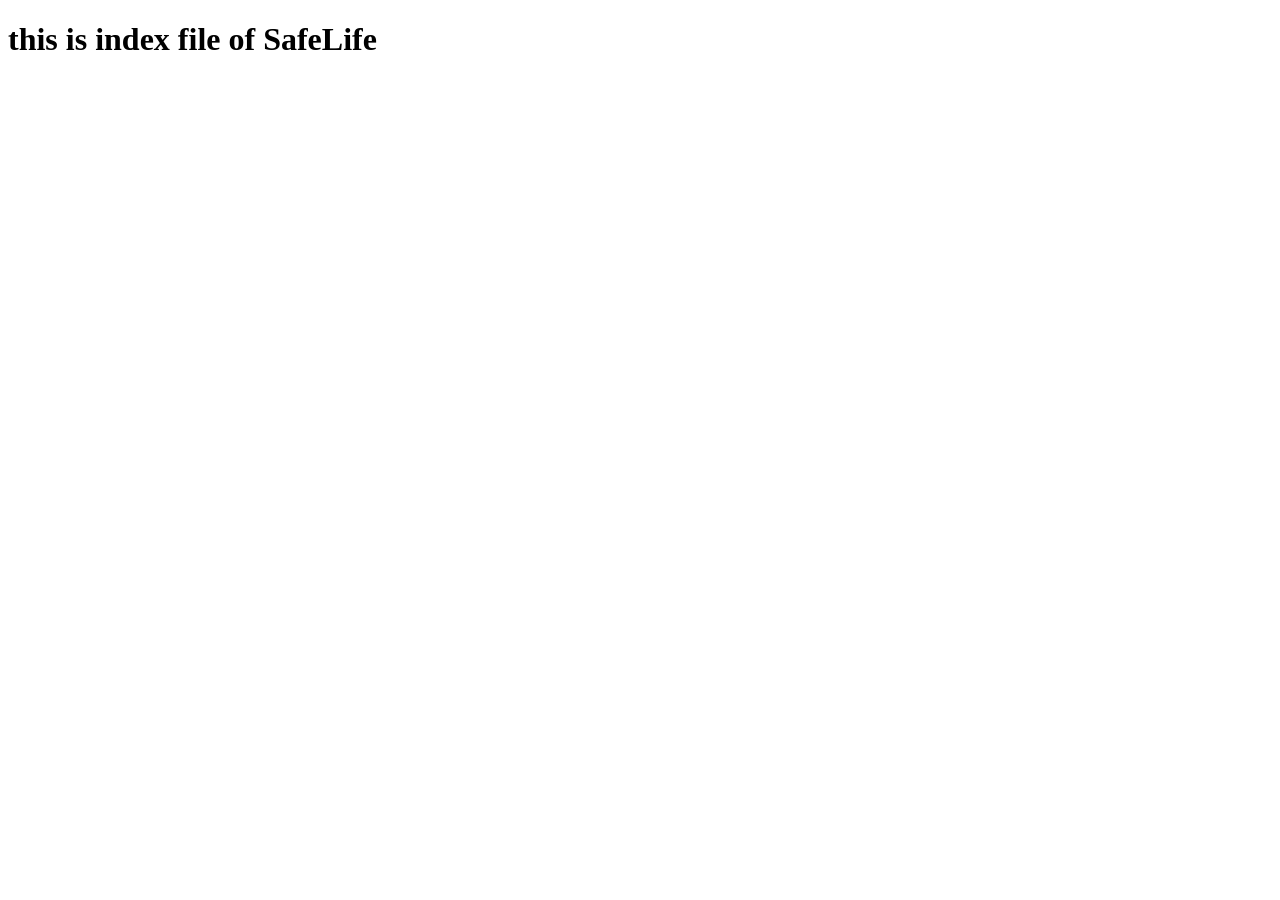
==== index.html @ 840d8943 "add: index file" ====
<!DOCTYPE html>
<html lang="en">

<head>
  <meta charset="UTF-8">
  <meta name="viewport" content="width=device-width, initial-scale=1.0">
  <title>SafeLife</title>
</head>

<body>
  <h1>this is index file of SafeLife</h1>
</body>

</html>
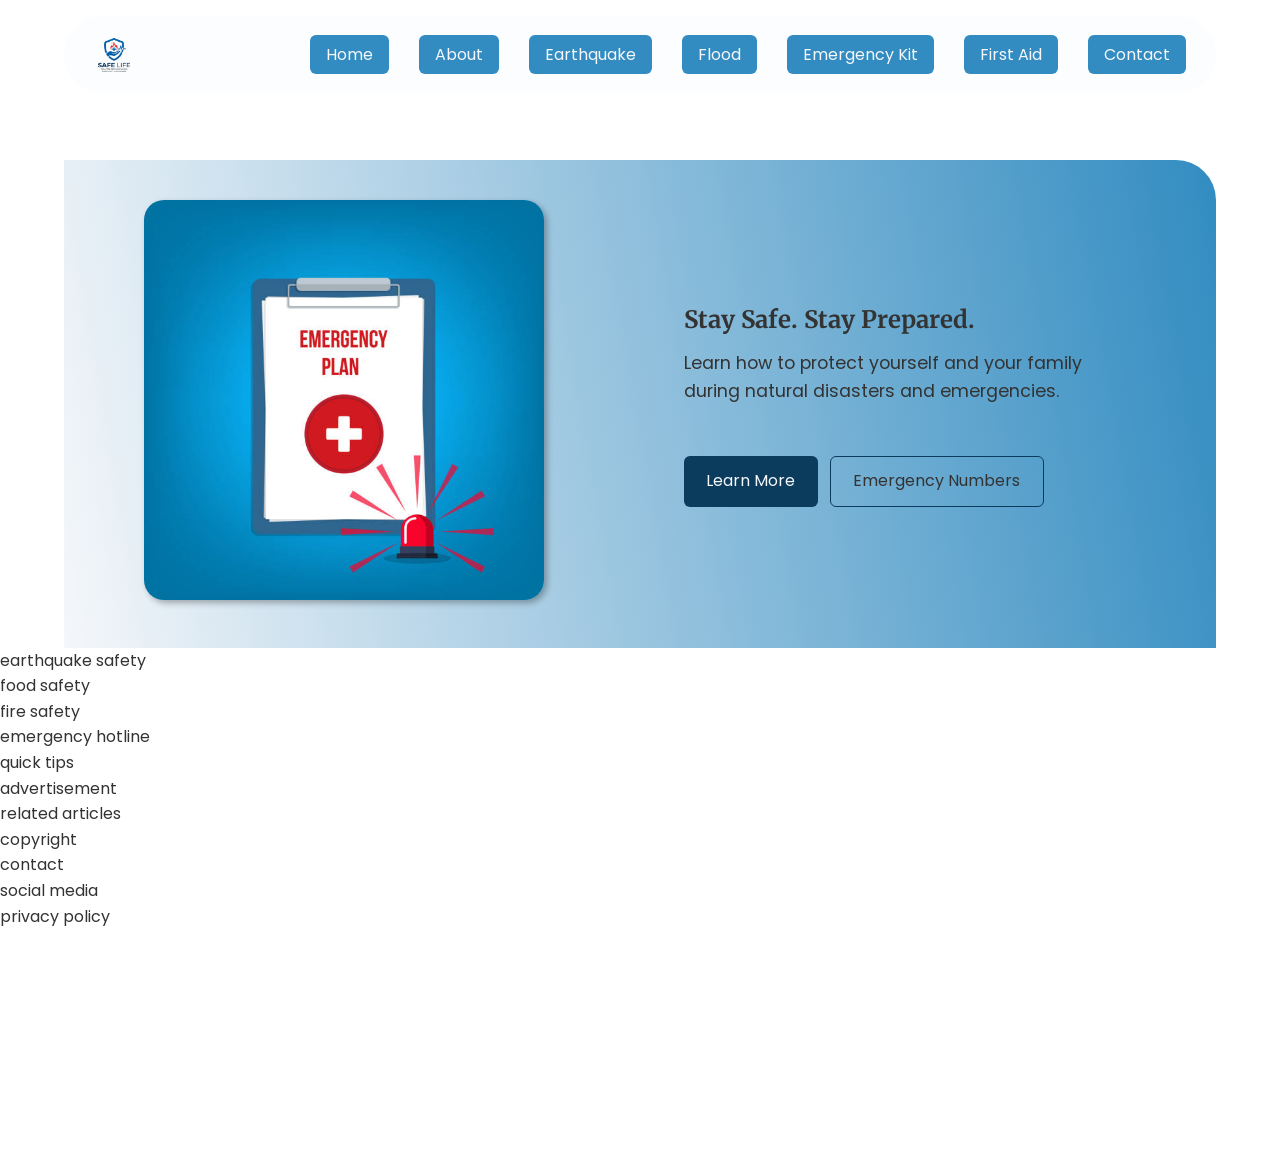
==== commit da2b04b9: "feat: header & hero one" ====
--- a/index.html
+++ b/index.html
@@ -3,12 +3,82 @@
 
 <head>
   <meta charset="UTF-8">
-  <meta name="viewport" content="width=device-width, initial-scale=1.0">
-  <title>SafeLife</title>
+  <meta name="viewport" content="width=device-width, initial-scale=0">
+  <title>SafeLife Japan</title>
+
+  <link rel="stylesheet" href="./styles/style.css">
+  <link rel="stylesheet" href="./styles/responsive.css">
+  <link rel="preconnect" href="https://fonts.googleapis.com">
+  <link rel="preconnect" href="https://fonts.gstatic.com" crossorigin>
+  <link
+    href="https://fonts.googleapis.com/css2?family=Merriweather:ital,opsz,wght@0,18..144,300..900;1,18..144,300..900&family=Poppins:ital,wght@0,100;0,200;0,300;0,400;0,500;0,600;0,700;0,800;0,900;1,100;1,200;1,300;1,400;1,500;1,600;1,700;1,800;1,900&display=swap"
+    rel="stylesheet">
 </head>
 
 <body>
-  <h1>this is index file of SafeLife</h1>
+  <header>
+    <div class="container">
+
+      <img src="images/logo.png" alt="logo" width="100px">
+
+      <nav class="nav-title">
+        <ul>
+          <li><a href="./index.html">Home</a></li>
+          <li><a href="./pages/about.html">About</a></li>
+          <li><a href="./pages/earthquake.html">Earthquake</a></li>
+          <li><a href="./pages/flood.html">Flood</a></li>
+          <li><a href="./pages/emergency-kit.html">Emergency Kit</a></li>
+          <li><a href="./pages/first-aid.html">First Aid</a></li>
+          <li><a href="./pages/contact.html">Contact</a></li>
+        </ul>
+
+      </nav>
+    </div>
+  </header>
+
+
+  <main>
+    <section class="hero">
+      <div class="hero-image">
+        <img src="./images/hero-01.jpg">
+      </div>
+
+      <div class="hero-content">
+        <h2>Stay Safe. Stay Prepared.</h2>
+
+        <p>
+          Learn how to protect yourself and your family
+          during natural disasters and emergencies.
+        </p>
+
+        <div class="hero-buttons">
+          <a href="/pages/about.html" class="btn">Learn More</a>
+          <a href="#emergency-number" class="btn-secondary">Emergency Numbers</a>
+        </div>
+      </div>
+
+    </section>
+
+    <article>
+      <p>earthquake safety</p>
+      <p>food safety</p>
+      <p>fire safety</p>
+    </article>
+  </main>
+
+  <aside>
+    <p>emergency hotline</p>
+    <p>quick tips</p>
+    <p>advertisement</p>
+    <p>related articles</p>
+  </aside>
+
+  <footer>
+    <p>copyright</p>
+    <p>contact</p>
+    <p>social media</p>
+    <p>privacy policy</p>
+  </footer>
 </body>
 
 </html>
--- a/styles/style.css
+++ b/styles/style.css
@@ -0,0 +1,144 @@
+:root {
+  --base-color: #F5F7FA;
+  --text-color: #333333;
+  --primary-color: #0B3C5D;
+  --secondary-color: #328CC1;
+  --accent: #D9B310;
+}
+
+* {
+  margin: 0;
+  padding: 0;
+  box-sizing: border-box;
+}
+
+html {
+  font-family: Poppins, 'Segoe UI', Tahoma, Geneva, Verdana, sans-serif;
+  color: var(--text-color);
+}
+
+body {
+  /* background-color: var(--secondary-color); */
+  line-height: 1.6;
+  height: 1000px;
+}
+
+header {
+  /* border: 1px solid red; */
+  padding: 1em 0;
+  position: fixed;
+  top: 0;
+  left: 0;
+  right: 0;
+}
+
+h1,
+h2,
+h3 {
+  font-family: Merriweather, Poppins, 'Segoe UI', Tahoma, Geneva, Verdana, sans-serif;
+}
+
+.container {
+  /* border: 2px solid red; */
+  width: 90%;
+  margin: 0 auto;
+  max-width: 1200px;
+}
+
+header .container {
+  background-color: rgb(245, 247, 250, 0.3);
+  /* background-color: rgba(99, 99, 199, 0.3); */
+  backdrop-filter: blur(10px);
+  padding: 0.7em 0;
+  border-radius: 3em;
+  display: flex;
+  align-items: center;
+  justify-content: space-between;
+}
+
+header ul {
+  list-style-type: none;
+  display: flex;
+}
+
+header ul a {
+  text-decoration: none;
+  padding: 8px 16px;
+  margin-right: 30px;
+  background-color: var(--secondary-color);
+  color: var(--base-color);
+  border-radius: 6px;
+  transition: background-color 0.3s ease-in;
+}
+
+header ul a:hover {
+  background-color: var(--primary-color);
+}
+
+main .hero {
+  /* border: 2px solid yellow; */
+  width: 90%;
+  max-width: 1200px;
+  margin: 0 auto;
+  display: flex;
+  align-items: center;
+  justify-content: space-evenly;
+  gap: 140px;
+  padding: 40px 80px;
+  background-image: linear-gradient(260deg, var(--secondary-color), var(--base-color));
+  border-top-right-radius: 40px;
+  margin-top: 160px;
+}
+
+main .hero-content {
+  /* border: 1px solid red; */
+  display: flex;
+  flex-direction: column;
+  gap: 10px;
+}
+
+.hero-content p {
+  font-size: 1.1em;
+}
+
+main img {
+  border-radius: 20px;
+  box-shadow: 3px 3px 6px rgba(0, 0, 0, 0.3);
+  width: 400px;
+}
+
+main .hero-buttons {
+  /* border: 1px solid yellow; */
+  margin-top: 40px;
+  display: flex;
+  gap: 12px;
+}
+
+main .btn {
+  /* border: 1px solid red; */
+  padding: 0.8em 1.4em;
+  background-color: var(--primary-color);
+  color: var(--base-color);
+  text-decoration: none;
+  border-radius: 6px;
+  transition: all 0.3s ease-in;
+}
+
+main .btn:hover {
+  background-color: var(--secondary-color);
+  color: var(--text-color);
+}
+
+main .btn-secondary {
+  border: 1px solid var(--primary-color);
+  padding: 0.7em 1.4rem;
+  color: var(--text-color);
+  text-decoration: none;
+  border-radius: 6px;
+  transition: all 0.3s ease-in;
+}
+
+main .btn-secondary:hover {
+  background-color: var(--primary-color);
+  color: var(--base-color)
+}
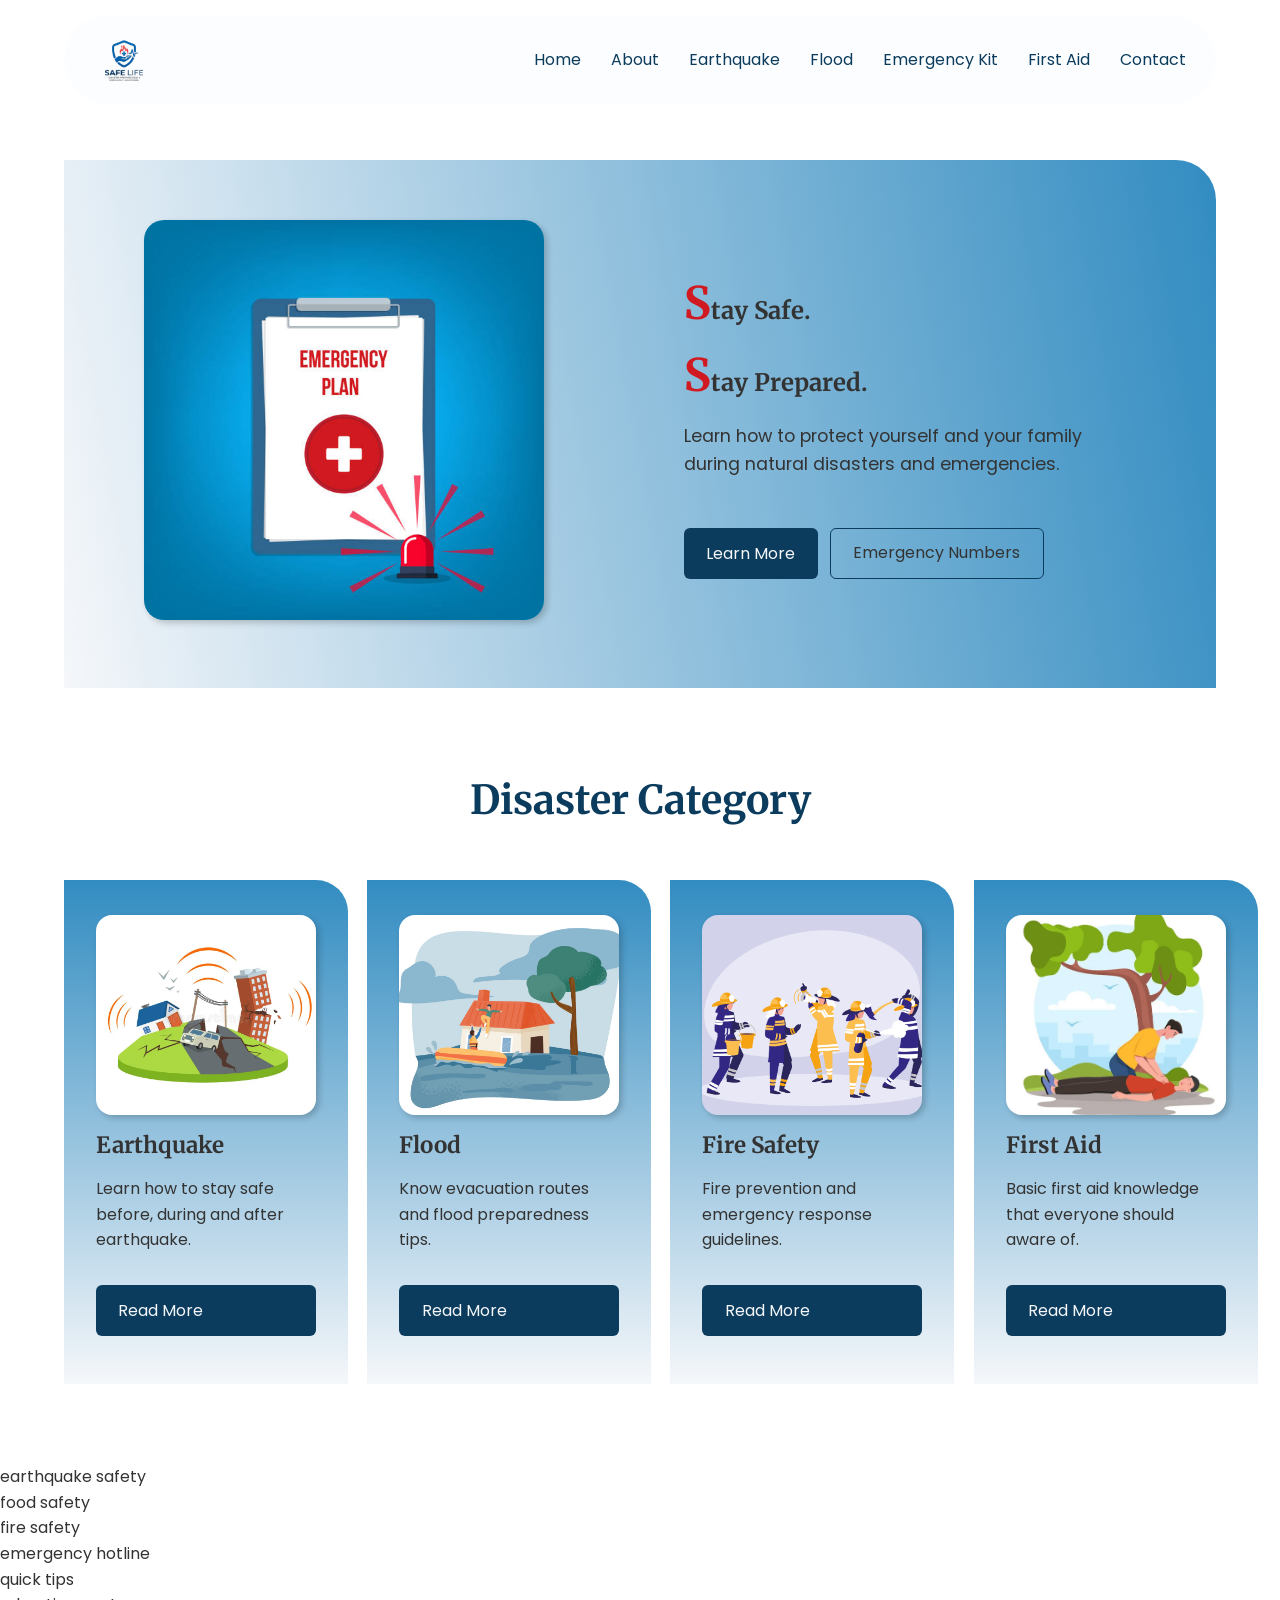
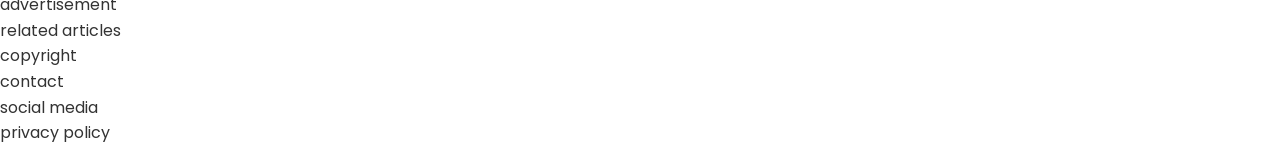
==== commit 79e0985b: "feat: added card" ====
--- a/index.html
+++ b/index.html
@@ -19,7 +19,7 @@
   <header>
     <div class="container">
 
-      <img src="images/logo.png" alt="logo" width="100px">
+      <img src="images/logo.png" alt="logo" width="120px">
 
       <nav class="nav-title">
         <ul>
@@ -44,7 +44,11 @@
       </div>
 
       <div class="hero-content">
-        <h2>Stay Safe. Stay Prepared.</h2>
+        <h1>
+          <span class="hero-letter">S</span>tay Safe.
+          <br>
+          <span class="hero-letter">S</span>tay Prepared.
+        </h1>
 
         <p>
           Learn how to protect yourself and your family
@@ -57,6 +61,46 @@
         </div>
       </div>
 
+    </section>
+
+    <section class="categories">
+      <h2>Disaster Category</h2>
+
+      <div class="category-grid">
+        <article class="card">
+          <div class="img-container">
+
+          </div>
+          <!-- <img src="/images/earthquake.jpg" alt=""> -->
+          <h3>Earthquake</h3>
+          <p>Learn how to stay safe before, during and after earthquake.</p>
+          <a href="pages/earthquake.html" class="btn">Read More</a>
+        </article>
+
+        <article class="card">
+          <div class="img-container">
+
+          </div>
+          <!-- <img src="/images/flood.jpg" alt=""> -->
+          <h3>Flood</h3>
+          <p>Know evacuation routes and flood preparedness tips.</p>
+          <a href="pages/flood.html" class="btn">Read More</a>
+        </article>
+
+        <article class="card">
+          <div class="img-container"></div>
+          <h3>Fire Safety</h3>
+          <p>Fire prevention and emergency response guidelines.</p>
+          <a href="pages/fire.html" class="btn">Read More</a>
+        </article>
+
+        <article class="card">
+          <div class="img-container"></div>
+          <h3>First Aid</h3>
+          <p>Basic first aid knowledge that everyone should aware of.</p>
+          <a href="/pages/first-aid.html" class="btn">Read More</a>
+        </article>
+      </div>
     </section>
 
     <article>
--- a/styles/style.css
+++ b/styles/style.css
@@ -4,6 +4,7 @@
   --primary-color: #0B3C5D;
   --secondary-color: #328CC1;
   --accent: #D9B310;
+  --fire: #D11921;
 }
 
 * {
@@ -18,14 +19,12 @@
 }
 
 body {
-  /* background-color: var(--secondary-color); */
   line-height: 1.6;
   height: 1000px;
 }
 
 header {
-  /* border: 1px solid red; */
-  padding: 1em 0;
+  padding: 1rem 0;
   position: fixed;
   top: 0;
   left: 0;
@@ -38,6 +37,7 @@
   font-family: Merriweather, Poppins, 'Segoe UI', Tahoma, Geneva, Verdana, sans-serif;
 }
 
+/* div named container */
 .container {
   /* border: 2px solid red; */
   width: 90%;
@@ -45,12 +45,13 @@
   max-width: 1200px;
 }
 
+/* div inside header */
 header .container {
   background-color: rgb(245, 247, 250, 0.3);
   /* background-color: rgba(99, 99, 199, 0.3); */
   backdrop-filter: blur(10px);
-  padding: 0.7em 0;
-  border-radius: 3em;
+  padding: 0.7rem 0;
+  border-radius: 3rem;
   display: flex;
   align-items: center;
   justify-content: space-between;
@@ -63,20 +64,17 @@
 
 header ul a {
   text-decoration: none;
-  padding: 8px 16px;
   margin-right: 30px;
-  background-color: var(--secondary-color);
-  color: var(--base-color);
+  color: var(--primary-color);
   border-radius: 6px;
-  transition: background-color 0.3s ease-in;
+  transition: color 0.2s ease-in;
 }
 
 header ul a:hover {
-  background-color: var(--primary-color);
+  color: var(--base-color)
 }
 
 main .hero {
-  /* border: 2px solid yellow; */
   width: 90%;
   max-width: 1200px;
   margin: 0 auto;
@@ -84,39 +82,42 @@
   align-items: center;
   justify-content: space-evenly;
   gap: 140px;
-  padding: 40px 80px;
+  padding: 60px 80px;
   background-image: linear-gradient(260deg, var(--secondary-color), var(--base-color));
   border-top-right-radius: 40px;
   margin-top: 160px;
 }
 
 main .hero-content {
-  /* border: 1px solid red; */
   display: flex;
   flex-direction: column;
   gap: 10px;
 }
 
+main .hero-letter {
+  font-size: 2.8rem;
+  color: var(--fire);
+}
+
 .hero-content p {
-  font-size: 1.1em;
+  font-size: 1.1rem;
 }
 
 main img {
   border-radius: 20px;
-  box-shadow: 3px 3px 6px rgba(0, 0, 0, 0.3);
+  box-shadow: 3px 3px 6px rgba(0, 0, 0, 0.2);
   width: 400px;
 }
 
 main .hero-buttons {
-  /* border: 1px solid yellow; */
   margin-top: 40px;
   display: flex;
   gap: 12px;
 }
 
+/* primary button hero section */
 main .btn {
-  /* border: 1px solid red; */
-  padding: 0.8em 1.4em;
+  padding: 0.8rem 1.4rem;
   background-color: var(--primary-color);
   color: var(--base-color);
   text-decoration: none;
@@ -129,9 +130,10 @@
   color: var(--text-color);
 }
 
+/* secondary button hero section */
 main .btn-secondary {
   border: 1px solid var(--primary-color);
-  padding: 0.7em 1.4rem;
+  padding: 0.7rem 1.4rem;
   color: var(--text-color);
   text-decoration: none;
   border-radius: 6px;
@@ -141,4 +143,77 @@
 main .btn-secondary:hover {
   background-color: var(--primary-color);
   color: var(--base-color)
+}
+
+main .categories {
+  /* border: 2px solid red; */
+  width: 90%;
+  margin: 80px auto;
+  max-width: 1200px;
+}
+
+main h2 {
+  text-align: center;
+  margin-bottom: 3rem;
+  font-size: 2.5rem;
+  color: var(--primary-color);
+}
+
+main .category-grid {
+  /* border: 2px solid green; */
+  display: grid;
+  grid-template-columns: repeat(4, 1fr);
+  gap: 1.2rem;
+}
+
+.card {
+  /* border: 2px solid orange; */
+  padding: 2.2rem 2rem 3rem 2rem;
+  border-top-right-radius: 2rem;
+  display: flex;
+  flex-direction: column;
+  gap: 0.8rem;
+  background-image: linear-gradient(180deg, var(--secondary-color), var(--base-color));
+}
+
+.card .img-container {
+  width: 220px;
+  height: 200px;
+  background-image: url(/images/earthquake01.webp);
+  background-size: cover;
+  background-repeat: no-repeat;
+  background-position: center;
+  border-radius: 16px;
+  box-shadow: 3px 3px 6px rgba(0, 0, 0, 0.2);
+  overflow: hidden;
+  margin: 0 auto;
+}
+
+.card:nth-child(2) .img-container {
+  background-image: url(/images/flood.jpg);
+}
+
+.card:nth-child(3) .img-container {
+  background-image: url(/images/fire.jpg  );
+}
+
+.card:nth-child(4) .img-container {
+  background-image: url(/images/first_aid.jpg  );
+}
+
+.card p {
+  margin-bottom: 1.2rem;
+}
+
+.card a {
+  text-decoration: none;
+}
+
+.card img {
+  width: 300px;
+
+}
+
+.card h3 {
+  font-size: 1.4rem;
 }
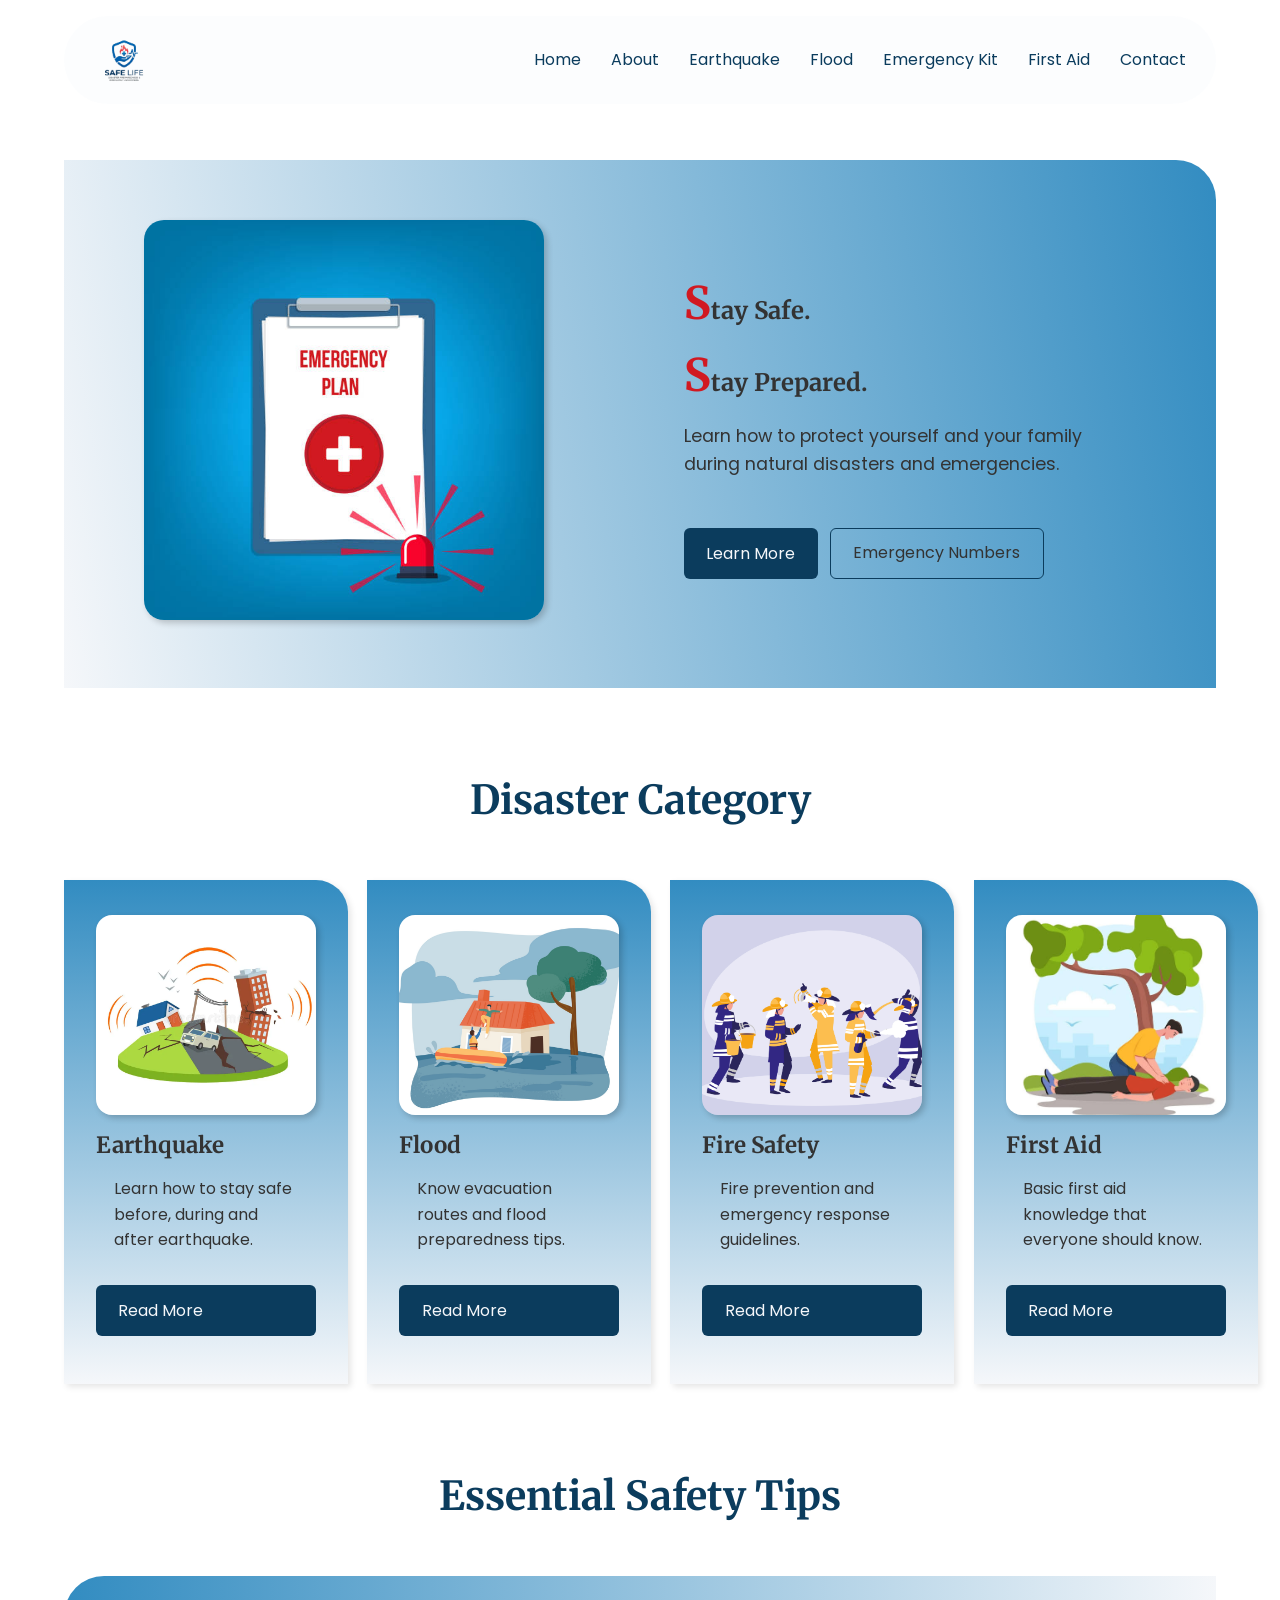
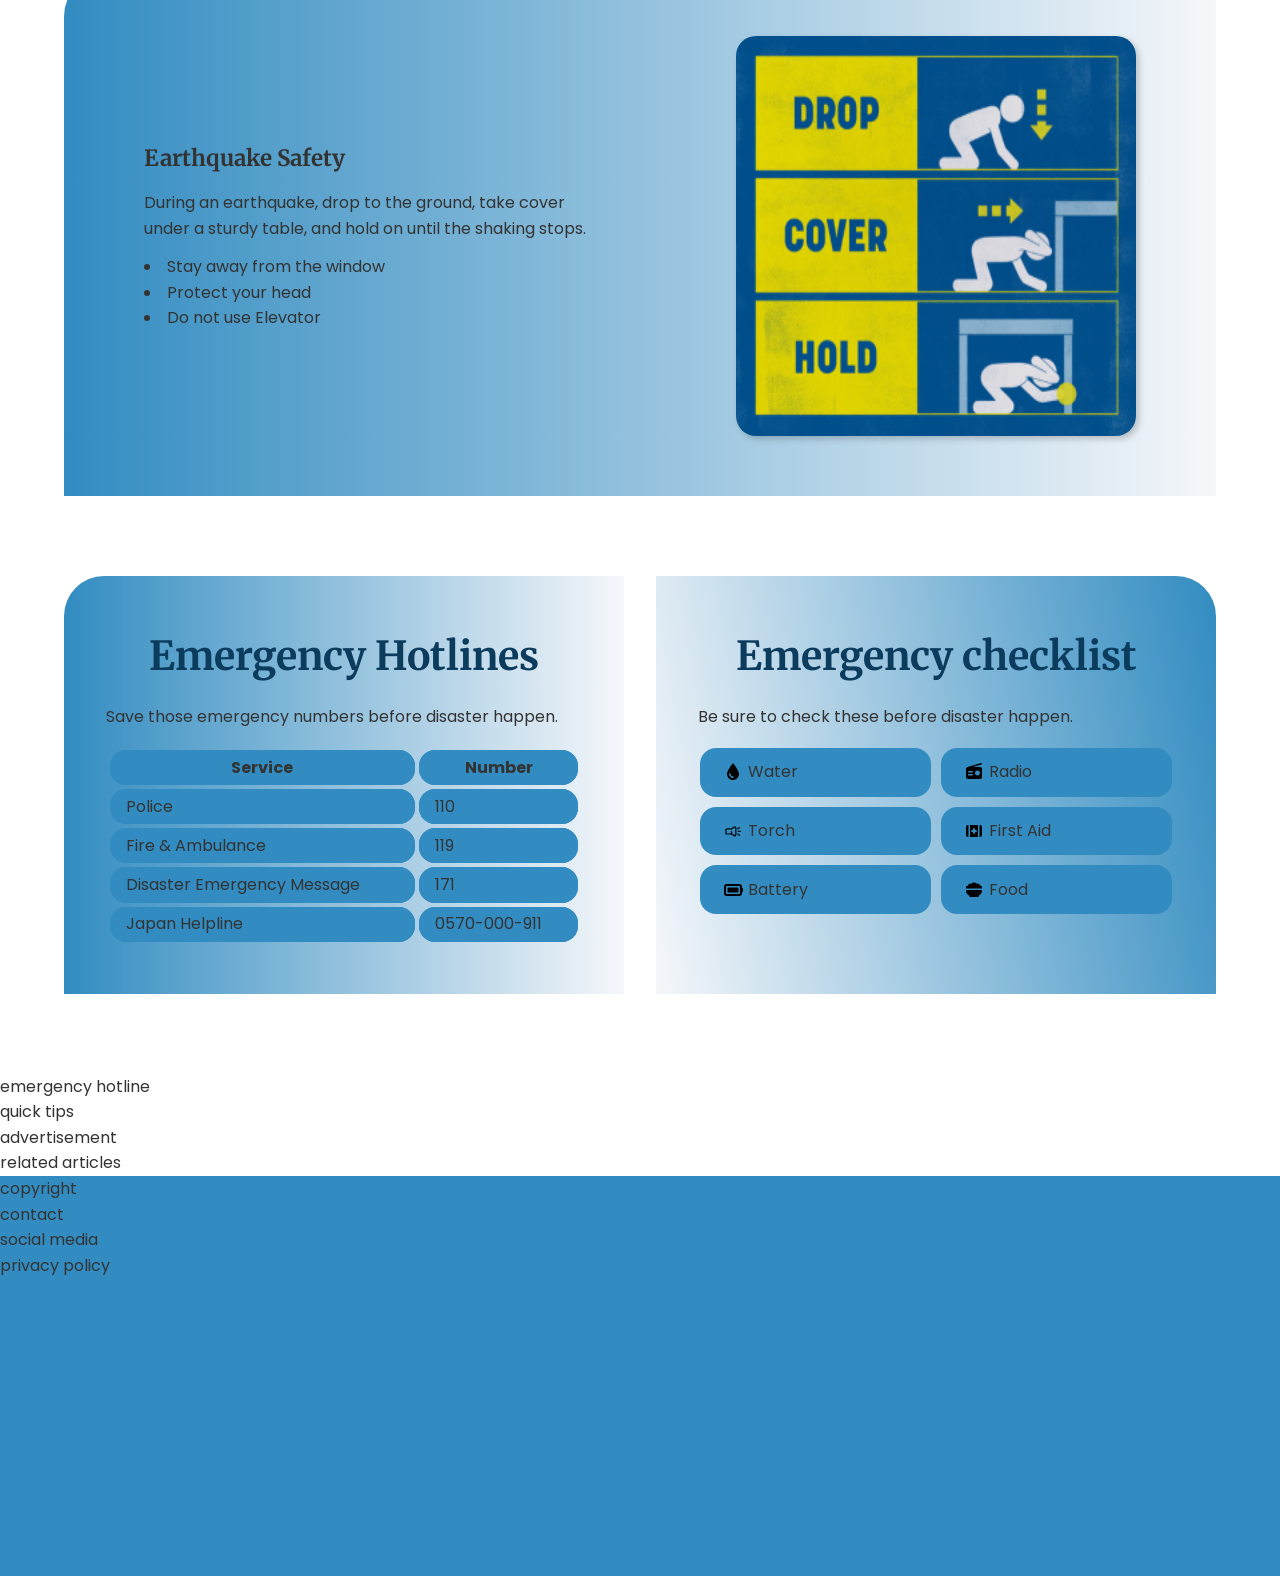
==== commit 3773b603: "feat: add emergency hotlines & checklist" ====
--- a/index.html
+++ b/index.html
@@ -97,17 +97,107 @@
         <article class="card">
           <div class="img-container"></div>
           <h3>First Aid</h3>
-          <p>Basic first aid knowledge that everyone should aware of.</p>
+          <p>Basic first aid knowledge that everyone should know.</p>
           <a href="/pages/first-aid.html" class="btn">Read More</a>
         </article>
       </div>
     </section>
 
-    <article>
-      <p>earthquake safety</p>
-      <p>food safety</p>
-      <p>fire safety</p>
-    </article>
+    <section class="tips">
+      <h2>Essential Safety Tips</h2>
+
+      <article class="hero tip">
+
+        <img src="/images/earthquake_guide.png" alt="earthquake_guide">
+
+        <div class="tip-content">
+          <h3>Earthquake Safety</h3>
+          <p>
+            During an earthquake, drop to the ground, take cover under a sturdy table, and hold on until the shaking
+            stops.
+          </p>
+
+          <ul>
+            <li>Stay away from the window</li>
+            <li>Protect your head</li>
+            <li>Do not use Elevator</li>
+          </ul>
+        </div>
+      </article>
+    </section>
+
+    <section class="hotline-checklist">
+      <div class="emer-hotline">
+        <h2>Emergency Hotlines</h2>
+        <p>
+          Save those emergency numbers before disaster happen.
+        </p>
+
+        <table>
+          <thead>
+            <tr>
+              <th>Service</th>
+              <th>Number</th>
+            </tr>
+          </thead>
+
+          <tbody>
+            <tr>
+              <td>Police</td>
+              <td>110</td>
+            </tr>
+
+            <tr>
+              <td>Fire & Ambulance</td>
+              <td>119</td>
+            </tr>
+
+            <tr>
+              <td>Disaster Emergency Message</td>
+              <td>171</td>
+            </tr>
+
+            <tr>
+              <td>Japan Helpline</td>
+              <td>0570-000-911</td>
+            </tr>
+          </tbody>
+        </table>
+      </div>
+
+      <div class="emer-kit">
+        <h2>Emergency checklist</h2>
+        <p>Be sure to check these before disaster happen.</p>
+
+        <table>
+          <tbody>
+            <tr>
+              <td class="water-icon">Water</td>
+            </tr>
+
+            <tr>
+              <td class="radio-icon">Radio</td>
+            </tr>
+
+            <tr>
+              <td class="torch-icon">Torch</td>
+            </tr>
+
+            <tr>
+              <td class="aid-icon">First Aid</td>
+            </tr>
+
+            <tr>
+              <td class="battery-icon">Battery</td>
+            </tr>
+
+            <tr>
+              <td class="food-icon">Food</td>
+            </tr>
+          </tbody>
+        </table>
+      </div>
+    </section>
   </main>
 
   <aside>
--- a/styles/style.css
+++ b/styles/style.css
@@ -20,7 +20,6 @@
 
 body {
   line-height: 1.6;
-  height: 1000px;
 }
 
 header {
@@ -29,6 +28,7 @@
   top: 0;
   left: 0;
   right: 0;
+  z-index: 1000;
 }
 
 h1,
@@ -71,7 +71,7 @@
 }
 
 header ul a:hover {
-  color: var(--base-color)
+  color: var(--fire);
 }
 
 main .hero {
@@ -142,7 +142,7 @@
 
 main .btn-secondary:hover {
   background-color: var(--primary-color);
-  color: var(--base-color)
+  color: var(--base-color);
 }
 
 main .categories {
@@ -174,6 +174,13 @@
   flex-direction: column;
   gap: 0.8rem;
   background-image: linear-gradient(180deg, var(--secondary-color), var(--base-color));
+  transition: transform 0.25s ease-in;
+  cursor: pointer;
+  box-shadow: 3px 3px 6px rgba(0, 0, 0, 0.1);
+}
+
+.card:hover {
+  transform: translateY(-8px);
 }
 
 .card .img-container {
@@ -202,6 +209,7 @@
 }
 
 .card p {
+  padding: 0 1.1rem;
   margin-bottom: 1.2rem;
 }
 
@@ -214,6 +222,153 @@
 
 }
 
-.card h3 {
+.card h3,
+.tips h3 {
   font-size: 1.4rem;
+}
+
+main .tips {
+  /* border: 2px solid red; */
+  width: 90%;
+  margin: 0 auto;
+  max-width: 1200px;
+}
+
+.tips .tip {
+  margin-top: 3rem;
+  border-top-right-radius: 0;
+  border-top-left-radius: 40px;
+  display: flex;
+  flex-direction: row-reverse;
+  background-image: linear-gradient(90deg, var(--secondary-color), var(--base-color));
+  width: 100%;
+}
+
+.tips .tip-content {
+  display: flex;
+  flex-direction: column;
+  gap: 0.8rem;
+}
+
+.tip-content ul {
+  list-style-position: inside;
+}
+
+.tips img {
+  height: 400px;
+}
+
+.hotline-checklist {
+  /* border: 2px solid blue; */
+  width: 90%;
+  margin: 80px auto;
+  max-width: 1200px;
+  display: grid;
+  grid-template-columns: repeat(2, 1fr);
+  gap: 2rem;
+}
+
+.hotline-checklist h2 {
+  margin-bottom: 0;
+}
+
+.hotline-checklist .emer-hotline,
+.hotline-checklist .emer-kit {
+  /* border: 2px solid red; */
+  padding: 3rem 2.6rem;
+  background-image: linear-gradient(90deg, var(--secondary-color), var(--base-color));
+  border-top-left-radius: 40px;
+  display: flex;
+  flex-direction: column;
+  gap: 1rem;
+}
+
+.hotline-checklist .emer-hotline table {
+  /* border-collapse: collapse; */
+  border-spacing: 0.3rem;
+}
+
+.hotline-checlist .emer-hotline,
+th,
+tr,
+td {
+  /* border: 1px solid; */
+  background-color: var(--secondary-color);
+  border-radius: 1rem;
+  padding: 0.3rem 1rem;
+  cursor: pointer;
+}
+
+.hotline-checklist .emer-hotline tbody tr {
+  transition: all 0.3s ease-in;
+}
+
+.hotline-checklist .emer-hotline tbody tr:hover {
+  color: var(--base-color);
+}
+
+.hotline-checklist .emer-kit {
+  /* border: 2px solid green; */
+  background-image: linear-gradient(260deg, var(--secondary-color), var(--base-color));
+  border-top-left-radius: 0;
+  border-top-right-radius: 40px;
+}
+
+.hotline-checklist .emer-kit tbody {
+  display: grid;
+  grid-template-columns: repeat(2, 1fr);
+  gap: 10px;
+}
+
+.water-icon,
+.radio-icon,
+.torch-icon,
+.aid-icon,
+.battery-icon,
+.food-icon {
+  position: relative;
+  padding-left: 30px;
+}
+
+.water-icon::before,
+.radio-icon::before,
+.torch-icon::before,
+.aid-icon::before,
+.battery-icon::before,
+.food-icon::before {
+  content: "";
+  position: absolute;
+  left: 5px;
+  top: 50%;
+  transform: translateY(-50%);
+  width: 20px;
+  height: 20px;
+  background-image: url('/icons/droplet-solid-full.svg');
+  background-size: contain;
+  background-repeat: no-repeat;
+}
+
+.radio-icon::before {
+  background-image: url('/icons/radio-solid-full.svg');
+}
+
+.torch-icon::before {
+  background-image: url('/icons/torch-svgrepo-com.svg');
+}
+
+.aid-icon::before {
+  background-image: url('/icons/kit-medical-solid-full.svg');
+}
+
+.battery-icon::before {
+  background-image: url('/icons/battery-full-solid-full.svg');
+}
+
+.food-icon::before {
+  background-image: url('/icons/bowl-food-solid-full.svg');
+}
+
+footer {
+  background-color: var(--secondary-color);
+  height: 400px;
 }
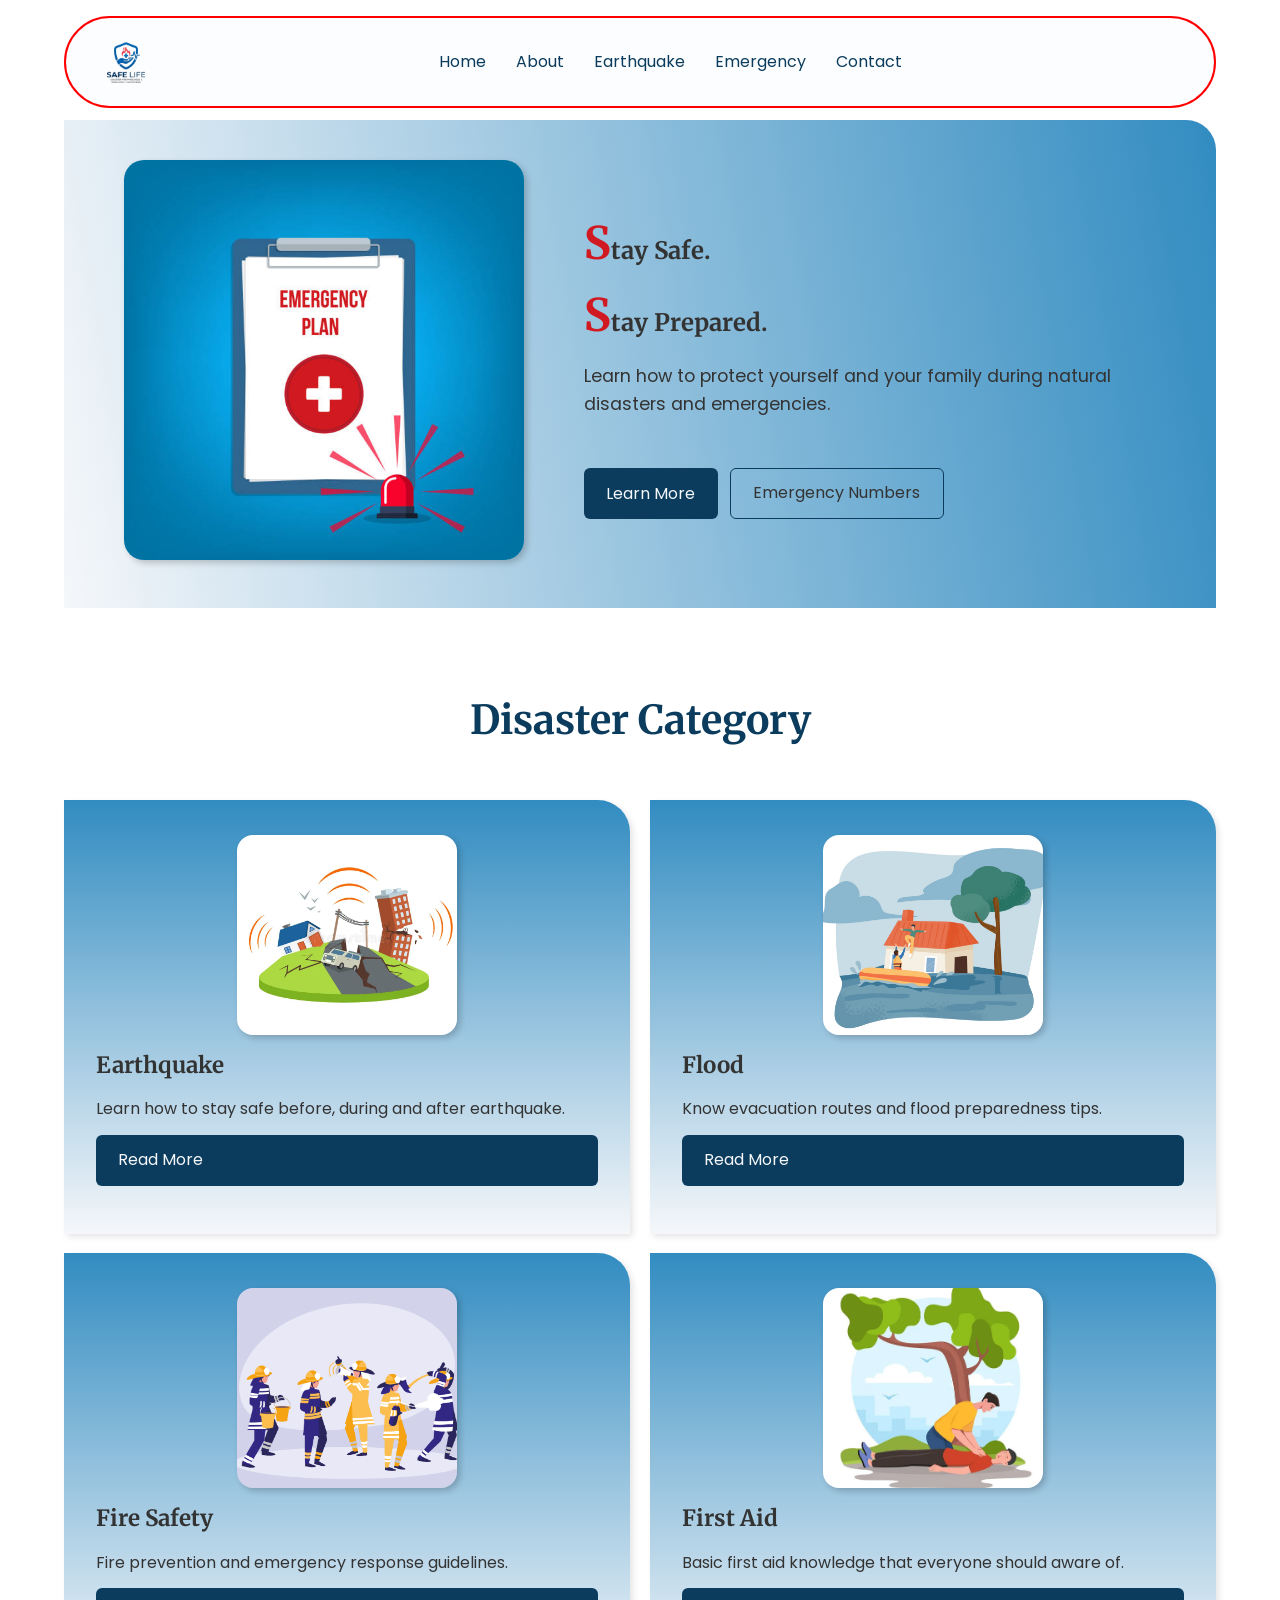
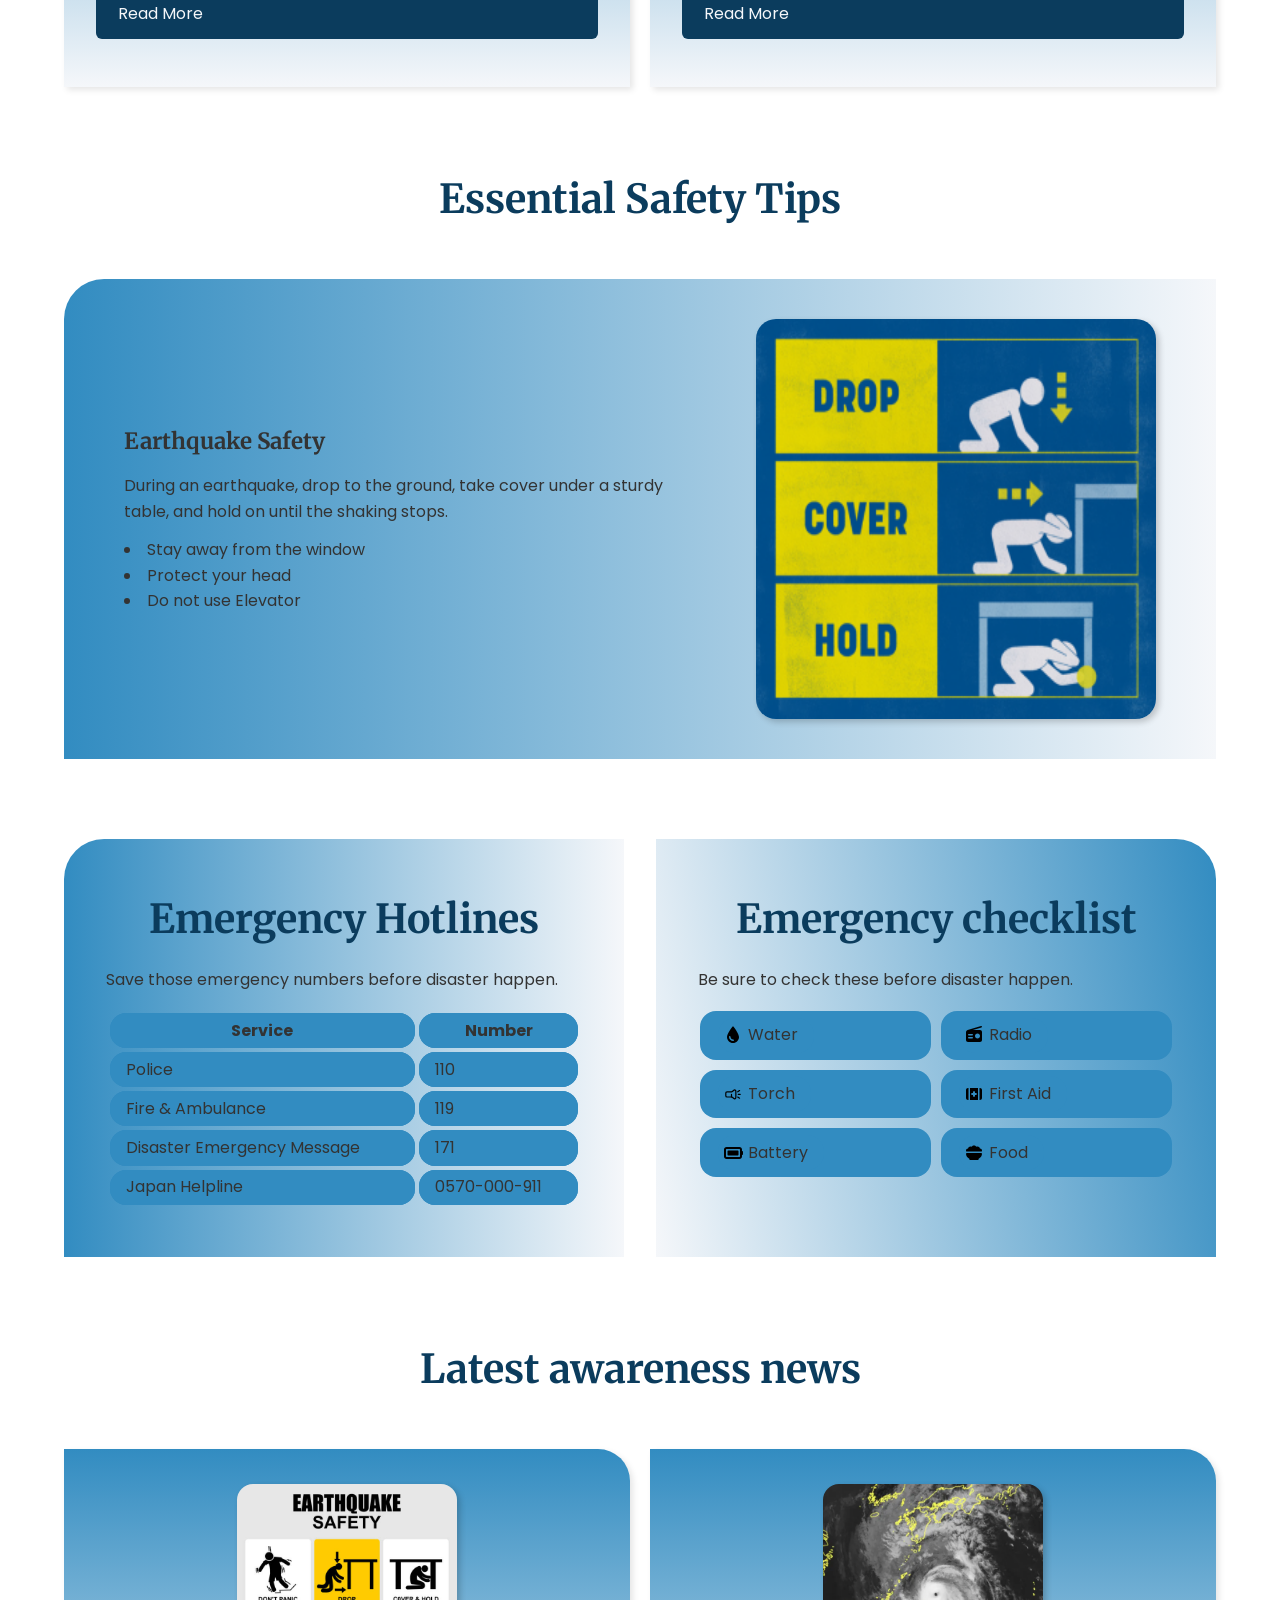
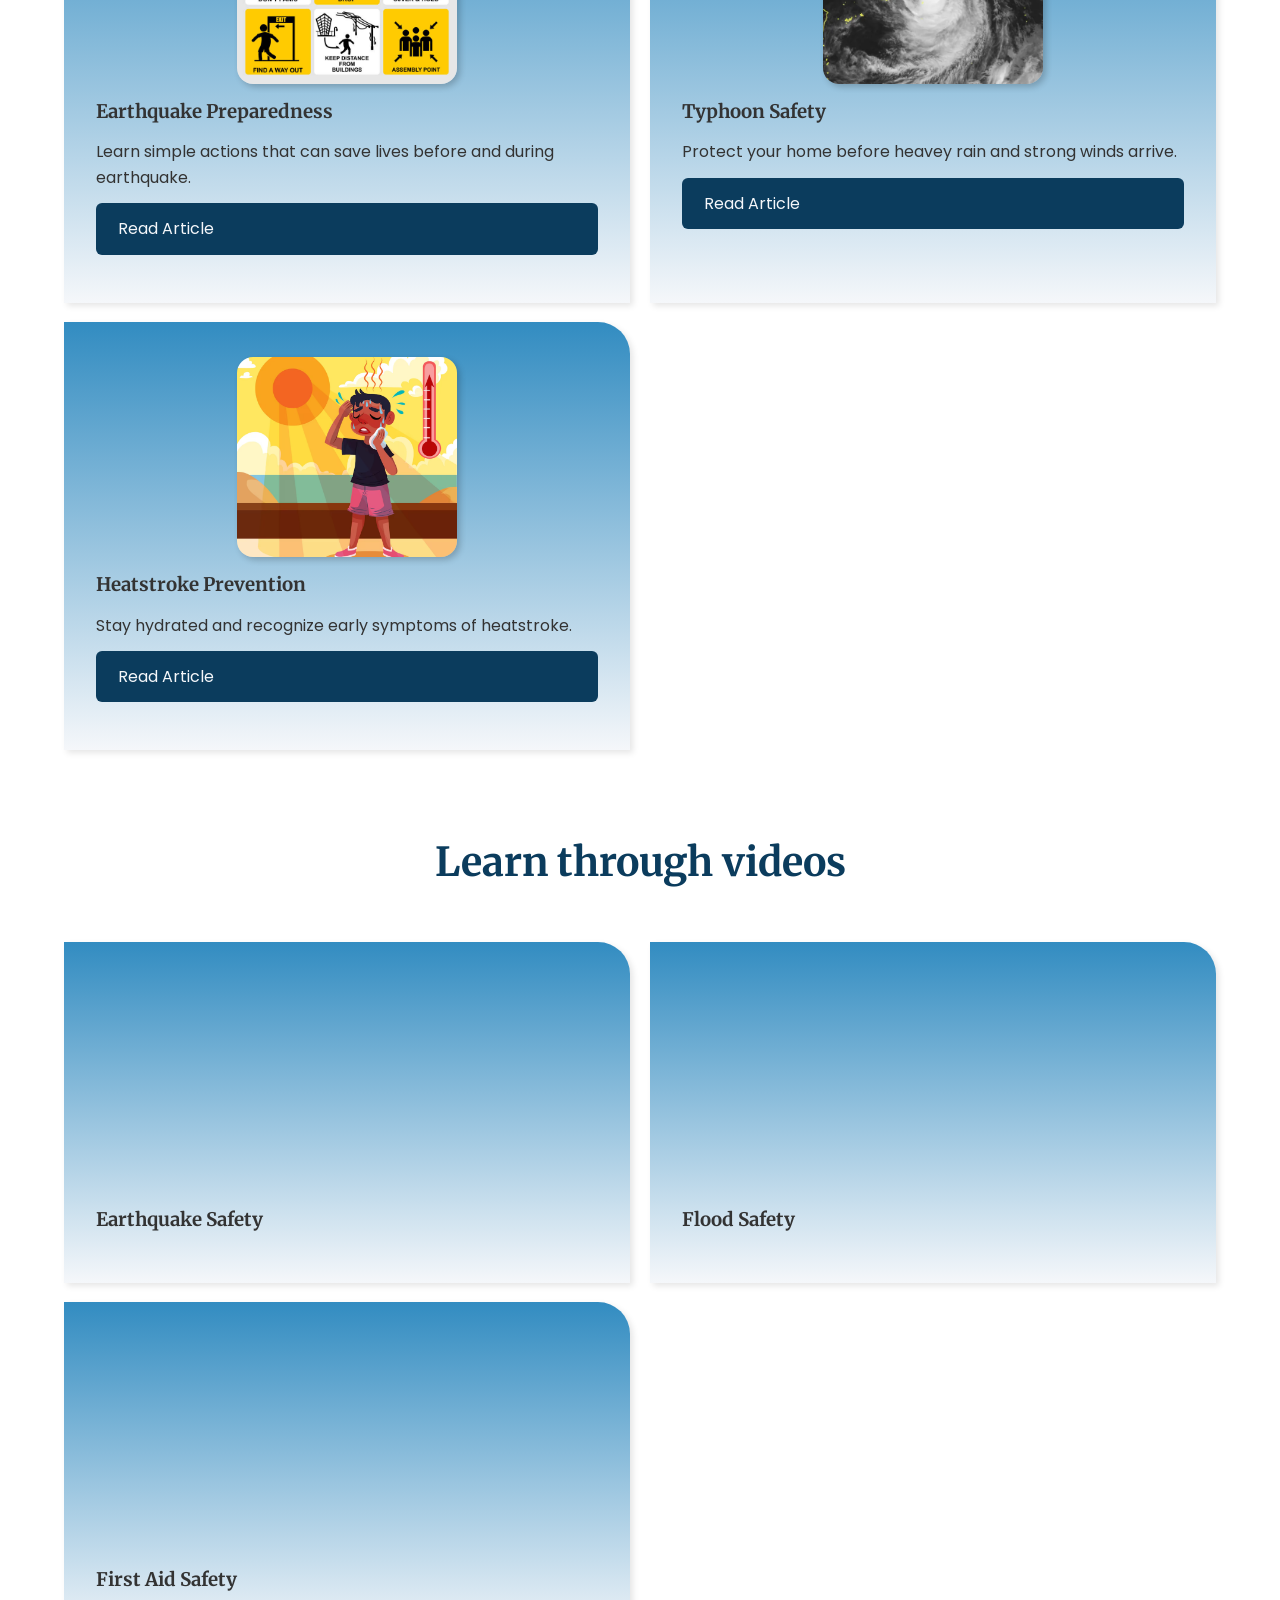
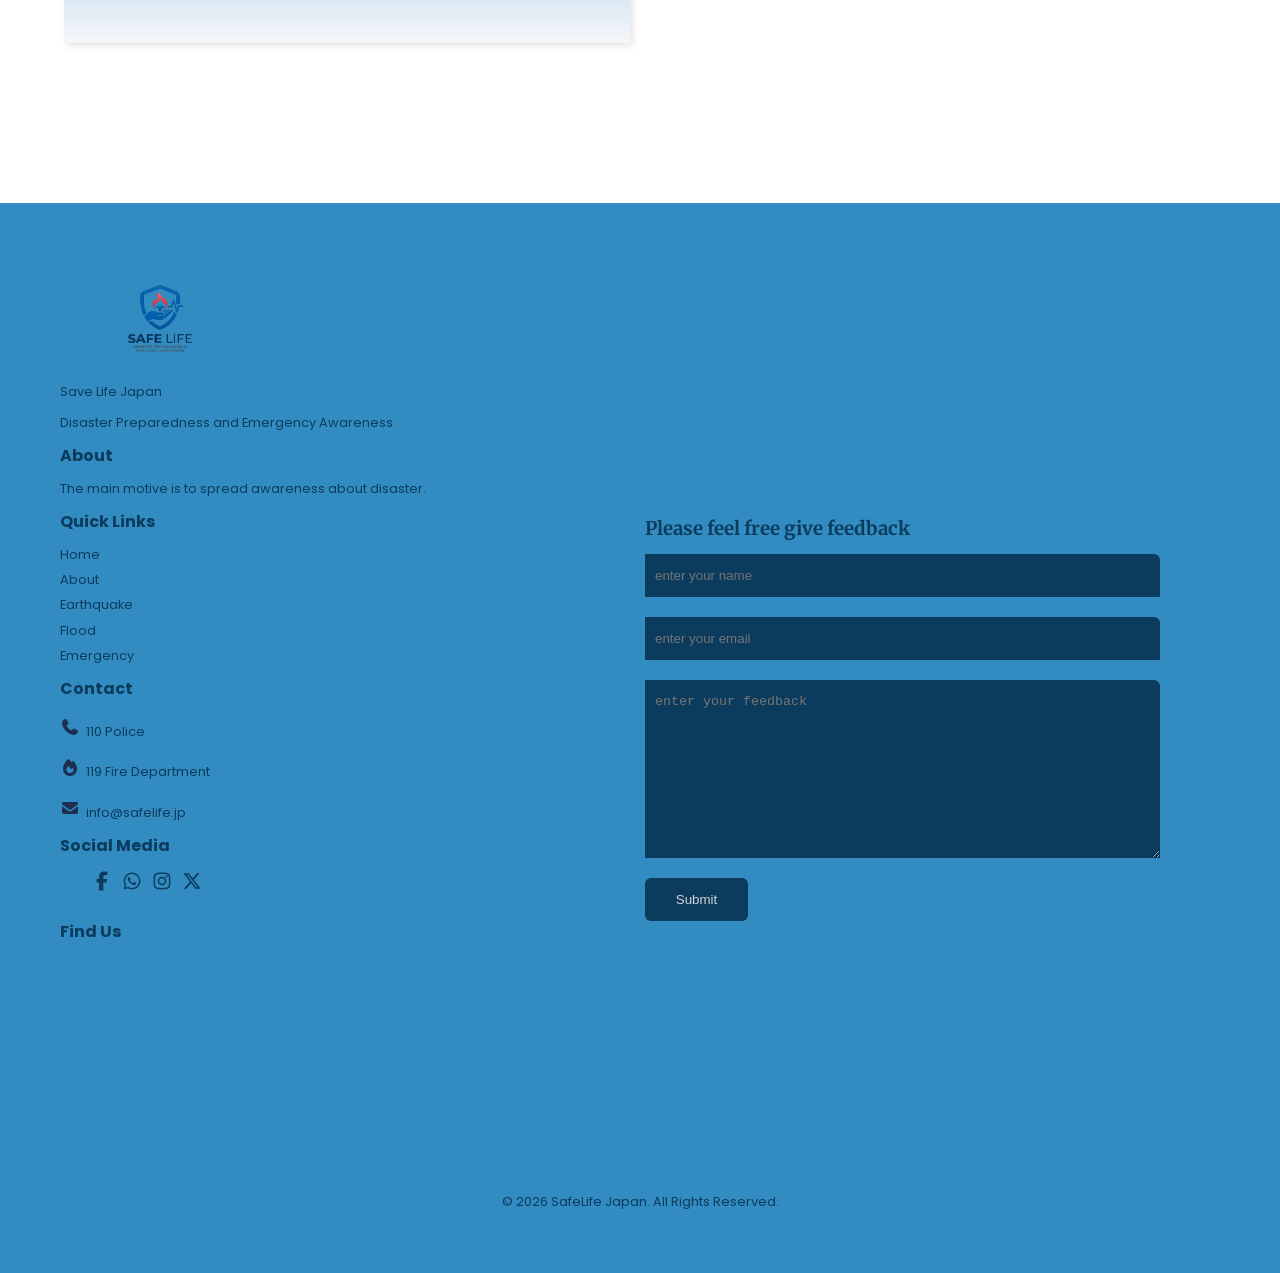
==== commit 1755b9c2: "completed: final draft" ====
--- a/index.html
+++ b/index.html
@@ -3,7 +3,7 @@
 
 <head>
   <meta charset="UTF-8">
-  <meta name="viewport" content="width=device-width, initial-scale=0">
+  <meta name="viewport" content="width=device-width, initial-scale=1">
   <title>SafeLife Japan</title>
 
   <link rel="stylesheet" href="./styles/style.css">
@@ -24,15 +24,17 @@
       <nav class="nav-title">
         <ul>
           <li><a href="./index.html">Home</a></li>
-          <li><a href="./pages/about.html">About</a></li>
-          <li><a href="./pages/earthquake.html">Earthquake</a></li>
-          <li><a href="./pages/flood.html">Flood</a></li>
-          <li><a href="./pages/emergency-kit.html">Emergency Kit</a></li>
-          <li><a href="./pages/first-aid.html">First Aid</a></li>
-          <li><a href="./pages/contact.html">Contact</a></li>
+          <li><a href="#about">About</a></li>
+          <li><a href="#earthquake">Earthquake</a></li>
+          <!-- <li><a href="#flood">Flood</a></li> -->
+          <li><a href="#emergency">Emergency</a></li>
+          <!-- <li><a href="./pages/first-aid.html">First Aid</a></li> -->
+          <li><a href="#contact">Contact</a></li>
         </ul>
 
       </nav>
+
+      <div class="hamburger-menu">dfd</div>
     </div>
   </header>
 
@@ -97,7 +99,7 @@
         <article class="card">
           <div class="img-container"></div>
           <h3>First Aid</h3>
-          <p>Basic first aid knowledge that everyone should know.</p>
+          <p>Basic first aid knowledge that everyone should aware of.</p>
           <a href="/pages/first-aid.html" class="btn">Read More</a>
         </article>
       </div>
@@ -106,7 +108,7 @@
     <section class="tips">
       <h2>Essential Safety Tips</h2>
 
-      <article class="hero tip">
+      <article id="earthquake" class="hero tip">
 
         <img src="/images/earthquake_guide.png" alt="earthquake_guide">
 
@@ -126,7 +128,7 @@
       </article>
     </section>
 
-    <section class="hotline-checklist">
+    <section id="emergency" class="hotline-checklist">
       <div class="emer-hotline">
         <h2>Emergency Hotlines</h2>
         <p>
@@ -198,20 +200,150 @@
         </table>
       </div>
     </section>
+
+    <section class="news">
+      <h2>Latest awareness news</h2>
+
+      <div class="news-grid">
+        <article class="news-card">
+          <div class="img-container"></div>
+          <h3>Earthquake Preparedness</h3>
+          <p>
+            Learn simple actions that can save lives before and during earthquake.
+          </p>
+          <a class="btn" href="https://www3.nhk.or.jp/nhkworld/en/news/weather-disaster/earthquake/"
+            target="_blank">Read Article</a>
+        </article>
+
+        <article class="news-card">
+          <div class="img-container" alt="typhoon-safety"></div>
+          <h3>Typhoon Safety</h3>
+          <p>
+            Protect your home before heavey rain and strong winds arrive.
+          </p>
+          <a class="btn" href="https://newsonjapan.com/article/150005.php" target="_blank">Read Article</a>
+        </article>
+
+        <article class="news-card">
+          <div class="img-container" alt="heatwave"></div>
+          <h3>Heatstroke Prevention</h3>
+          <p>
+            Stay hydrated and recognize early symptoms of heatstroke.
+          </p>
+          <a class="btn" href="https://www3.nhk.or.jp/nhkworld/en/news/weather-disaster/earthquake/"
+            target="_blank">Read Article</a>
+        </article>
+      </div>
+    </section>
+
+    <section class="videos">
+      <h2>Learn through videos</h2>
+      <div class="video-grid">
+        <article class="video-card">
+          <iframe width="320" height="215" src="https://www.youtube.com/embed/BLEPakj1YTY?si=MFFPPSoUkYzMI9mN"
+            title="YouTube video player" frameborder="0"
+            allow="accelerometer; autoplay; clipboard-write; encrypted-media; gyroscope; picture-in-picture; web-share;"
+            referrerpolicy="strict-origin-when-cross-origin" allowfullscreen title="Earthquake Safety"></iframe>
+          <h3>Earthquake Safety</h3>
+        </article>
+
+        <article class="video-card">
+          <iframe width="320" height="215" src="https://www.youtube.com/embed/43M5mZuzHF8?si=GmCXpP0UXHukMC5g"
+            title="YouTube video player" frameborder="0"
+            allow="accelerometer; autoplay; clipboard-write; encrypted-media; gyroscope; picture-in-picture; web-share"
+            referrerpolicy="strict-origin-when-cross-origin" allowfullscreen></iframe>
+          <h3>Flood Safety</h3>
+        </article>
+
+        <article class="video-card">
+          <iframe width="320" height="215" src="https://www.youtube.com/embed/aK9xrsK7vPg?si=0xNCmfAo8sLNC7XG"
+            title="YouTube video player" frameborder="0"
+            allow="accelerometer; autoplay; clipboard-write; encrypted-media; gyroscope; picture-in-picture; web-share"
+            referrerpolicy="strict-origin-when-cross-origin" allowfullscreen></iframe>
+          <h3>First Aid Safety</h3>
+        </article>
+      </div>
+    </section>
   </main>
 
-  <aside>
-    <p>emergency hotline</p>
-    <p>quick tips</p>
-    <p>advertisement</p>
-    <p>related articles</p>
-  </aside>
-
   <footer>
-    <p>copyright</p>
-    <p>contact</p>
-    <p>social media</p>
-    <p>privacy policy</p>
+    <section class="footer-container">
+      <article class="footer-links">
+        <div class="logo-container">
+          <img src="/images/logo.png" alt="safe-life-logo" width="200px">
+          <div class="text-container">
+            <p>Save Life Japan</p>
+            <p>Disaster Preparedness and Emergency Awareness</p>
+          </div>
+
+        </div>
+
+        <div class="about-container">
+          <h4>About</h4>
+          <p>The main motive is to spread awareness about disaster.</p>
+        </div>
+
+        <div class="links-contact">
+          <div class="quick-links">
+            <h4>Quick Links</h4>
+
+            <div class="links">
+
+              <a href="/index.html">Home</a>
+              <a href="#about">About</a>
+              <a href="#earthquake">Earthquake</a>
+              <a href="#flood">Flood</a>
+              <a href="#emergency">Emergency</a>
+            </div>
+          </div>
+
+          <div id="contact" class="contact">
+            <h4>Contact</h4>
+            <div class="numbers">
+              <img src="/icons/phone-solid.png" alt="phone-icon" width="20px">
+              <p class="phone-icon">110 Police</p>
+              <img src="/icons/fire-solid.png" alt="fire-icon" width="20px">
+              <p class="fire-brigade-icon">119 Fire Department</p>
+              <img src="/icons/envelope-solid.png" alt="mail-icon" width="20px">
+              <p class="mail-icon">info@safelife.jp</p>
+
+            </div>
+          </div>
+
+          <div class="social-links">
+            <h4>Social Media</h4>
+            <div class="links">
+              <div class="facebook-icon"></div>
+              <div class="whatsapp-icon"></div>
+              <div class="insta-icon"></div>
+              <div class="x-icon"></div>
+            </div>
+          </div>
+        </div>
+
+
+
+        <div>
+          <h4>Find Us</h4>
+          <iframe
+            src="https://www.google.com/maps/embed?pb=!1m18!1m12!1m3!1d52269.86468999608!2d135.7117235087569!3d35.03506845172828!2m3!1f0!2f0!3f0!3m2!1i1024!2i768!4f13.1!3m3!1m2!1s0x6001085a40096db1%3A0x8c895182522ac6d1!2sThe%20Kyoto%20College%20of%20Graduate%20Studies%20for%20Informatics!5e0!3m2!1sen!2sjp!4v1784550035800!5m2!1sen!2sjp"
+            width="220" height="200" style="border:0;" allowfullscreen="" loading="lazy"
+            referrerpolicy="strict-origin-when-cross-origin"></iframe>
+        </div>
+      </article>
+
+      <article class="feedback">
+        <h3>Please feel free give feedback</h3>
+        <form action="#">
+          <input type="text" placeholder="enter your name" id="name" name="name">
+          <input type="email" placeholder="enter your email" id="email" name="email">
+          <textarea name="message" id="message" placeholder="enter your feedback" cols="60" rows="10"></textarea>
+          <input type="submit">
+        </form>
+      </article>
+    </section>
+    <p>&copy; 2026 SafeLife Japan. All Rights Reserved.</p>
+
   </footer>
 </body>
 
--- a/styles/style.css
+++ b/styles/style.css
@@ -3,6 +3,7 @@
   --text-color: #333333;
   --primary-color: #0B3C5D;
   --secondary-color: #328CC1;
+  --ternary-color: #D3D3D3;
   --accent: #D9B310;
   --fire: #D11921;
 }
@@ -45,6 +46,13 @@
   max-width: 1200px;
 }
 
+header .container .hamburger-menu {
+  width: 30px;
+  height: 30px;
+  background-color: red;
+  opacity: 0;
+}
+
 /* div inside header */
 header .container {
   background-color: rgb(245, 247, 250, 0.3);
@@ -89,6 +97,7 @@
 }
 
 main .hero-content {
+  /* border: 2px solid red; */
   display: flex;
   flex-direction: column;
   gap: 10px;
@@ -145,7 +154,11 @@
   color: var(--base-color);
 }
 
-main .categories {
+main .categories,
+main .tips,
+main .hotline-checklist,
+main .news,
+main .videos {
   /* border: 2px solid red; */
   width: 90%;
   margin: 80px auto;
@@ -159,14 +172,23 @@
   color: var(--primary-color);
 }
 
-main .category-grid {
+main .category-grid,
+main .news-grid,
+main .video-grid {
   /* border: 2px solid green; */
   display: grid;
   grid-template-columns: repeat(4, 1fr);
   gap: 1.2rem;
 }
 
-.card {
+main .news-grid,
+main .video-grid {
+  grid-template-columns: repeat(3, 1fr);
+}
+
+.card,
+.news-card,
+.video-card {
   /* border: 2px solid orange; */
   padding: 2.2rem 2rem 3rem 2rem;
   border-top-right-radius: 2rem;
@@ -179,11 +201,17 @@
   box-shadow: 3px 3px 6px rgba(0, 0, 0, 0.1);
 }
 
-.card:hover {
+main .video-card iframe {
+  border-radius: 8px;
+}
+
+.card:hover,
+.news-card:hover {
   transform: translateY(-8px);
 }
 
-.card .img-container {
+.card .img-container,
+.news-card .img-container {
   width: 220px;
   height: 200px;
   background-image: url(/images/earthquake01.webp);
@@ -197,20 +225,15 @@
 }
 
 .card:nth-child(2) .img-container {
-  background-image: url(/images/flood.jpg);
+  background-image: url("/images/flood.jpg");
 }
 
 .card:nth-child(3) .img-container {
-  background-image: url(/images/fire.jpg  );
+  background-image: url("/images/fire.jpg");
 }
 
 .card:nth-child(4) .img-container {
-  background-image: url(/images/first_aid.jpg  );
-}
-
-.card p {
-  padding: 0 1.1rem;
-  margin-bottom: 1.2rem;
+  background-image: url("/images/first_aid.jpg");
 }
 
 .card a {
@@ -219,7 +242,6 @@
 
 .card img {
   width: 300px;
-
 }
 
 .card h3,
@@ -227,12 +249,11 @@
   font-size: 1.4rem;
 }
 
-main .tips {
-  /* border: 2px solid red; */
+/* main .tips {
   width: 90%;
   margin: 0 auto;
   max-width: 1200px;
-}
+} */
 
 .tips .tip {
   margin-top: 3rem;
@@ -259,10 +280,6 @@
 }
 
 .hotline-checklist {
-  /* border: 2px solid blue; */
-  width: 90%;
-  margin: 80px auto;
-  max-width: 1200px;
   display: grid;
   grid-template-columns: repeat(2, 1fr);
   gap: 2rem;
@@ -325,7 +342,8 @@
 .torch-icon,
 .aid-icon,
 .battery-icon,
-.food-icon {
+.food-icon,
+.facebook-icon {
   position: relative;
   padding-left: 30px;
 }
@@ -343,32 +361,462 @@
   transform: translateY(-50%);
   width: 20px;
   height: 20px;
-  background-image: url('/icons/droplet-solid-full.svg');
+  background-image: url("/icons/droplet-solid-full.svg");
   background-size: contain;
   background-repeat: no-repeat;
 }
 
 .radio-icon::before {
-  background-image: url('/icons/radio-solid-full.svg');
+  background-image: url("/icons/radio-solid-full.svg");
 }
 
 .torch-icon::before {
-  background-image: url('/icons/torch-svgrepo-com.svg');
+  background-image: url("/icons/torch-svgrepo-com.svg");
 }
 
 .aid-icon::before {
-  background-image: url('/icons/kit-medical-solid-full.svg');
+  background-image: url("/icons/kit-medical-solid-full.svg");
 }
 
 .battery-icon::before {
-  background-image: url('/icons/battery-full-solid-full.svg');
+  background-image: url("/icons/battery-full-solid-full.svg");
 }
 
 .food-icon::before {
-  background-image: url('/icons/bowl-food-solid-full.svg');
+  background-image: url("/icons/bowl-food-solid-full.svg");
+}
+
+.phone-icon::before,
+.fire-brigade-icon::before,
+.mail-icon::before {
+  width: 1rem;
+  height: 1rem;
+}
+
+.facebook-icon,
+.whatsapp-icon,
+.insta-icon,
+.x-icon {
+  position: relative;
+  padding-left: 30px;
+  cursor: pointer;
+}
+
+.social-links .links {
+  margin-top: 10px;
+  margin-bottom: 40px;
+  display: flex;
+}
+
+.facebook-icon::before,
+.whatsapp-icon::before,
+.insta-icon::before,
+.x-icon::before {
+  content: "";
+  position: absolute;
+  display: block;
+  /* left: 15px; */
+  top: 50%;
+  width: 24px;
+  height: 24px;
+  --webkit-mask-image: url("/icons/facebook-f-brands-solid-full.svg");
+  mask-image: url("/icons/facebook-f-brands-solid-full.svg");
+  -webkit-mask-size: contain;
+  mask-size: contain;
+  -webkit-mask-repeat: no-repeat;
+  mask-repeat: no-repeat;
+  background-color: var(--primary-color);
+  transition: all 0.2s ease-in;
+}
+
+.facebook-icon:hover::before,
+.whatsapp-icon:hover::before,
+.insta-icon:hover::before,
+.x-icon:hover::before {
+  background-color: var(--ternary-color);
+}
+
+.whatsapp-icon::before {
+  --webkit-mask-image: url("/icons/whatsapp-brands-solid-full.svg");
+  mask-image: url("/icons/whatsapp-brands-solid-full.svg");
+}
+
+.insta-icon::before {
+  --webkit-mask-image: url("/icons/instagram-brands-solid-full.svg");
+  mask-image: url("/icons/instagram-brands-solid-full.svg");
+}
+
+.x-icon::before {
+  --webkit-mask-image: url("/icons/x-twitter-brands-solid-full.svg");
+  mask-image: url("/icons/x-twitter-brands-solid-full.svg");
+}
+
+.phone-icon::before {
+  --webkit-mask-image: url("/icons/x-twitter-brands-solid-full.svg");
+  mask-image: url("/icons/x-twitter-brands-solid-full.svg");
+}
+
+.news-card:nth-child(1) .img-container {
+  background-image: url("/images/earthquake-article.jpg");
+}
+
+.news-card:nth-child(2) .img-container {
+  background-image: url("/images/typhoon-article.webp");
+}
+
+.news-card:nth-child(3) .img-container {
+  background-image: url("/images/heatstroke-article.avif");
 }
 
 footer {
+  /* border: 2px solid red; */
   background-color: var(--secondary-color);
-  height: 400px;
+  color: var(--primary-color);
+  padding: 60px;
+  margin-top: 160px;
+}
+
+footer .footer-container {
+  display: grid;
+  grid-template-columns: repeat(2, 1fr);
+  gap: 80px;
+}
+
+footer .footer-links {
+  /* border: 1px solid yellow; */
+  display: flex;
+  flex-direction: column;
+  gap: 10px;
+}
+
+footer .footer-links>div:nth-child(4) h4 {
+  /* border: 1px solid red; */
+  margin-bottom: 20px;
+}
+
+footer .footer-links>div:nth-child(4) iframe {
+  border-top-right-radius: 20px;
+
+}
+
+footer .logo-container {
+  /* border: 2px solid orange; */
+  display: flex;
+  justify-content: flex-start;
+  align-items: center;
+}
+
+footer .logo-container p,
+footer .about-container p,
+footer .numbers p,
+footer p {
+  margin-top: 10px;
+  font-size: 0.8rem;
+}
+
+footer>p {
+  text-align: center;
+  margin-top: 20px;
+}
+
+.quick-links {
+  /* border: 2px solid red; */
+}
+
+footer .links-contact {
+  /* border: 2px solid red; */
+  display: flex;
+  justify-content: space-between;
+}
+
+.quick-links .links {
+  margin-top: 10px;
+  /* border: 2px solid orange; */
+  display: flex;
+  flex-direction: column;
+  gap: 0.3rem;
+}
+
+.quick-links .links a {
+  text-decoration: none;
+  font-size: 0.8rem;
+  color: var(--primary-color);
+}
+
+.contact .numbers {
+  /* border: 2px solid red; */
+  display: grid;
+  grid-template-columns: 16px 1fr;
+  gap: 10px;
+  justify-content: center;
+  align-items: center;
+  margin-top: 10px;
+}
+
+.quick-links .links a:hover {
+  color: var(--ternary-color);
+}
+
+footer .feedback {
+  /* border: 1px solid green; */
+  padding: 60px;
+  display: flex;
+  flex-direction: column;
+  justify-content: center;
+  gap: 10px;
+}
+
+.feedback form {
+  display: flex;
+  flex-direction: column;
+  gap: 20px;
+}
+
+.feedback input,
+.feedback textarea {
+  border: none;
+  padding: 14px 10px;
+  border-top-right-radius: 6px;
+  background-color: var(--primary-color);
+  color: var(--base-color);
+}
+
+.feedback input[type="submit"] {
+  width: 20%;
+  border-radius: 6px;
+  color: var(--ternary-color);
+  transition: all 0.25s ease-in;
+  cursor: pointer;
+
+}
+
+.feedback input[type="submit"]:hover {
+  background-color: var(--secondary-color);
+  color: var(--text-color);
+}
+
+.feedback input:focus,
+.feedback textarea:focus {
+  outline: none;
+  box-shadow: none;
+}
+
+@media screen and (min-width: 1024px) and (max-width: 1280px) {
+  .container {
+    border: 2px solid red;
+  }
+
+  main .hero {
+    gap: 60px;
+    padding: 40px 60px;
+    border-top-right-radius: 30px;
+    margin-top: 120px;
+  }
+
+  main .category-grid,
+  main .news-grid,
+  main .video-grid {
+    display: grid;
+    grid-template-columns: repeat(2, 1fr);
+  }
+
+  footer .links-contact {
+    /* border: 2px solid red; */
+    display: flex;
+    flex-direction: column;
+    justify-content: space-between;
+    gap: 10px;
+  }
+
+  footer .logo-container {
+    /* border: 2px solid orange; */
+    display: flex;
+    flex-direction: column;
+    justify-content: flex-start;
+    align-items: flex-start;
+  }
+}
+
+@media screen and (min-width: 600px) and (max-width: 1023px) {
+  main .hero {
+    width: 90%;
+    margin: 0 auto;
+    display: flex;
+    flex-direction: column;
+    align-items: center;
+    gap: 10px;
+    background-image: linear-gradient(180deg, var(--secondary-color), var(--base-color));
+    border-top-right-radius: 20px;
+    margin-top: 120px;
+  }
+
+  main img {
+    border-radius: 16px;
+    box-shadow: 3px 3px 6px rgba(0, 0, 0, 0.2);
+    width: 360px;
+  }
+
+  main .categories,
+  main .tips,
+  main .hotline-checklist,
+  main .news,
+  main .videos {
+    margin: 60px auto;
+  }
+
+  main .category-grid,
+  main .news-grid,
+  main .video-grid {
+    display: grid;
+    grid-template-columns: repeat(2, 1fr);
+  }
+
+  .tips .tip {
+    margin-top: 1rem;
+    border-top-right-radius: 0;
+    border-top-left-radius: 30px;
+    display: flex;
+    flex-direction: column;
+    background-image: linear-gradient(180deg, var(--secondary-color), var(--base-color));
+  }
+
+  .hotline-checklist {
+    display: grid;
+    grid-template-columns: repeat(1, 1fr);
+    gap: 2rem;
+  }
+
+  main .video-grid {
+    display: grid;
+    justify-content: center;
+    align-items: center;
+    grid-template-columns: repeat(1, 1fr);
+  }
+
+  .video-card {
+    align-items: center;
+  }
+
+  footer .footer-container {
+    grid-template-columns: repeat(1, 1fr);
+  }
+
+  footer .links-contact {
+    display: flex;
+    flex-direction: column;
+    justify-content: space-between;
+    gap: 10px;
+  }
+
+  footer .logo-container {
+    display: flex;
+    flex-direction: column;
+    justify-content: flex-start;
+    align-items: flex-start;
+  }
+
+
+}
+
+@media screen and (max-width: 599px) {
+  .container {
+    opacity: 1;
+  }
+
+  .container nav {
+    opacity: 0;
+  }
+
+  .container .hamburger-menu {
+    background-color: red;
+    width: 20px;
+    height: 20px;
+    background-image: url("/icons/battery-full-solid-full.svg");
+  }
+
+  main .hero {
+    width: 90%;
+    margin: 0 auto;
+    display: flex;
+    flex-direction: column;
+    align-items: center;
+    gap: 10px;
+    background-image: linear-gradient(180deg, var(--secondary-color), var(--base-color));
+    border-top-right-radius: 20px;
+    margin-top: 120px;
+  }
+
+  main img {
+    border-radius: 16px;
+    box-shadow: 3px 3px 6px rgba(0, 0, 0, 0.2);
+    width: 360px;
+  }
+
+  main .categories,
+  main .tips,
+  main .hotline-checklist,
+  main .news,
+  main .videos {
+    margin: 60px auto;
+  }
+
+  main .category-grid,
+  main .news-grid,
+  main .video-grid {
+    display: grid;
+    grid-template-columns: repeat(1, 1fr);
+  }
+
+  .tips .tip {
+    margin-top: 1rem;
+    border-top-right-radius: 0;
+    border-top-left-radius: 30px;
+    display: flex;
+    flex-direction: column;
+    background-image: linear-gradient(180deg, var(--secondary-color), var(--base-color));
+  }
+
+  .hotline-checklist {
+    display: grid;
+    grid-template-columns: repeat(1, 1fr);
+    gap: 2rem;
+  }
+
+  main .video-grid {
+    display: grid;
+    justify-content: center;
+    align-items: center;
+    grid-template-columns: repeat(1, 1fr);
+  }
+
+  .video-card {
+    align-items: center;
+  }
+
+  footer .footer-container {
+    grid-template-columns: repeat(1, 1fr);
+  }
+
+  footer .links-contact {
+    display: flex;
+    flex-direction: column;
+    justify-content: space-between;
+    gap: 10px;
+  }
+
+  footer .logo-container {
+    display: flex;
+    flex-direction: column;
+    justify-content: flex-start;
+    align-items: flex-start;
+  }
+
+  footer .feedback {
+    padding: 0;
+    display: flex;
+    flex-direction: column;
+    justify-content: center;
+    align-items: center;
+    width: 80%;
+  }
 }
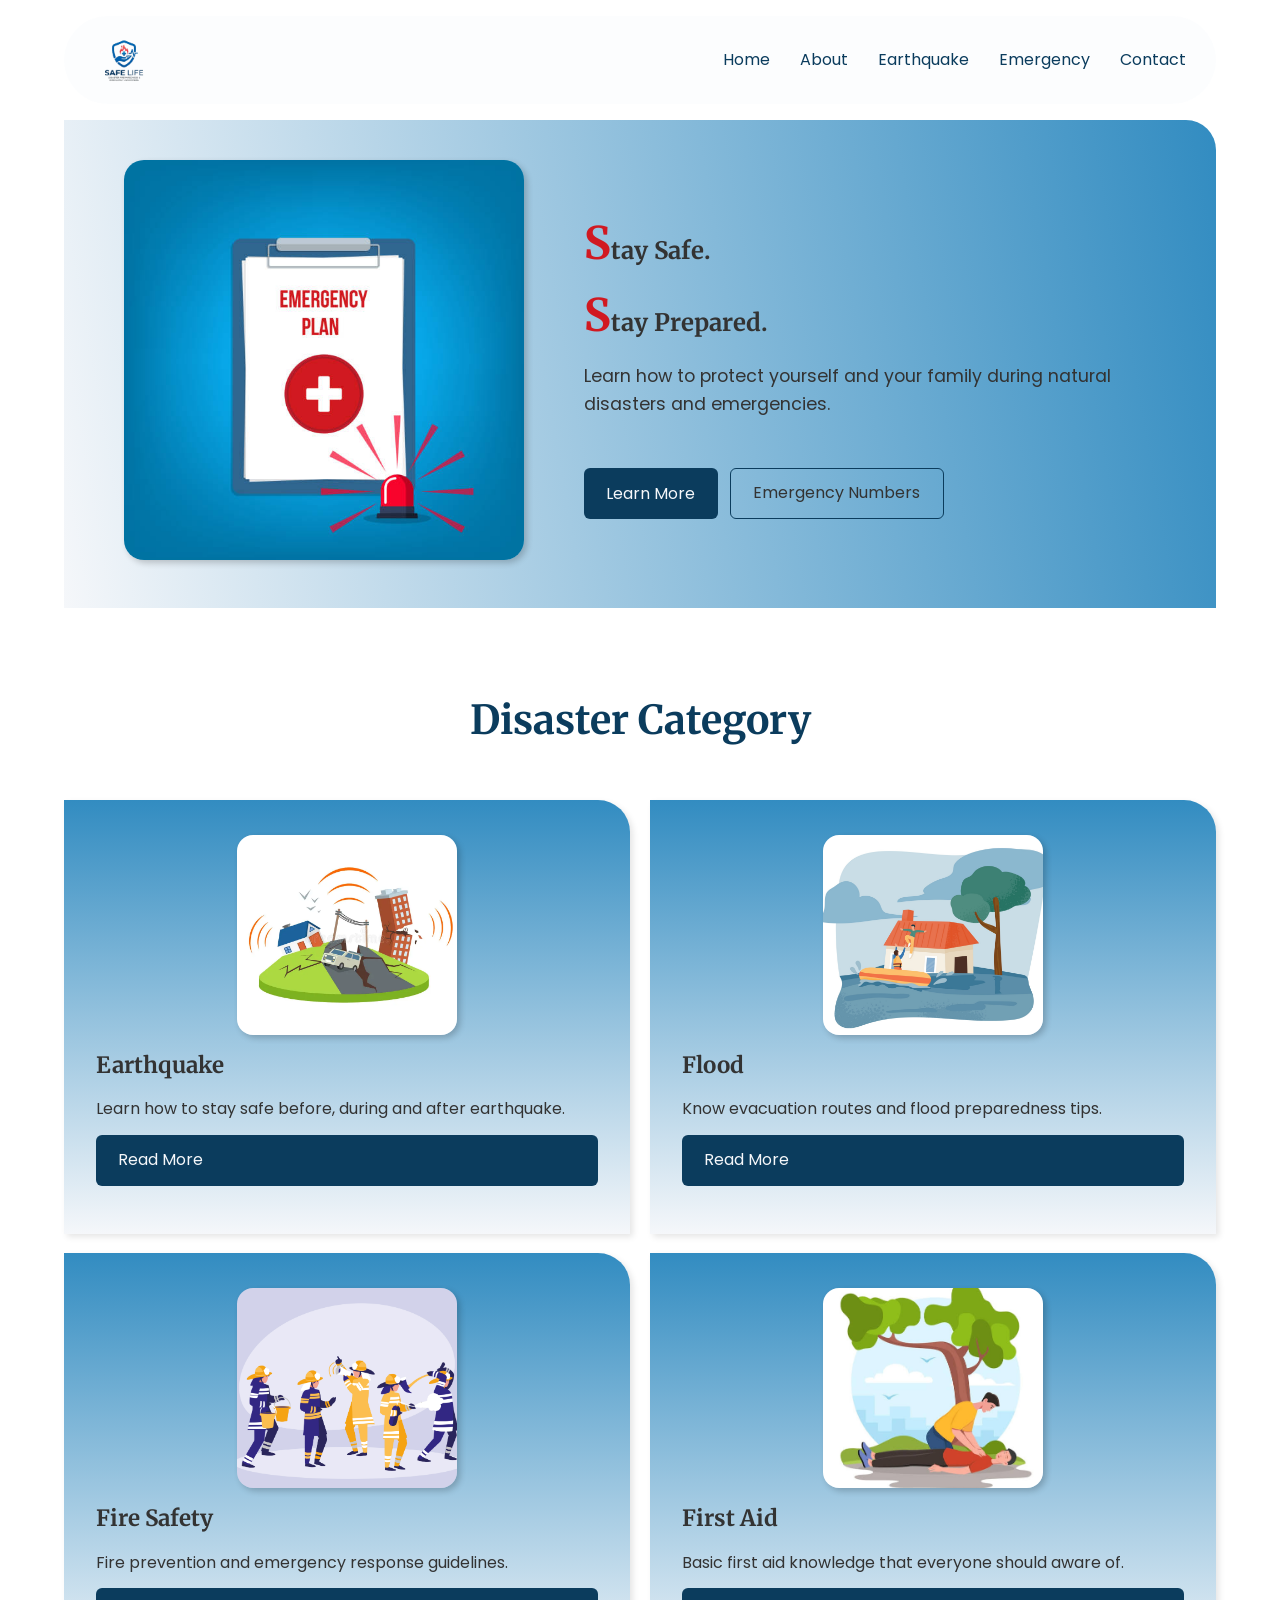
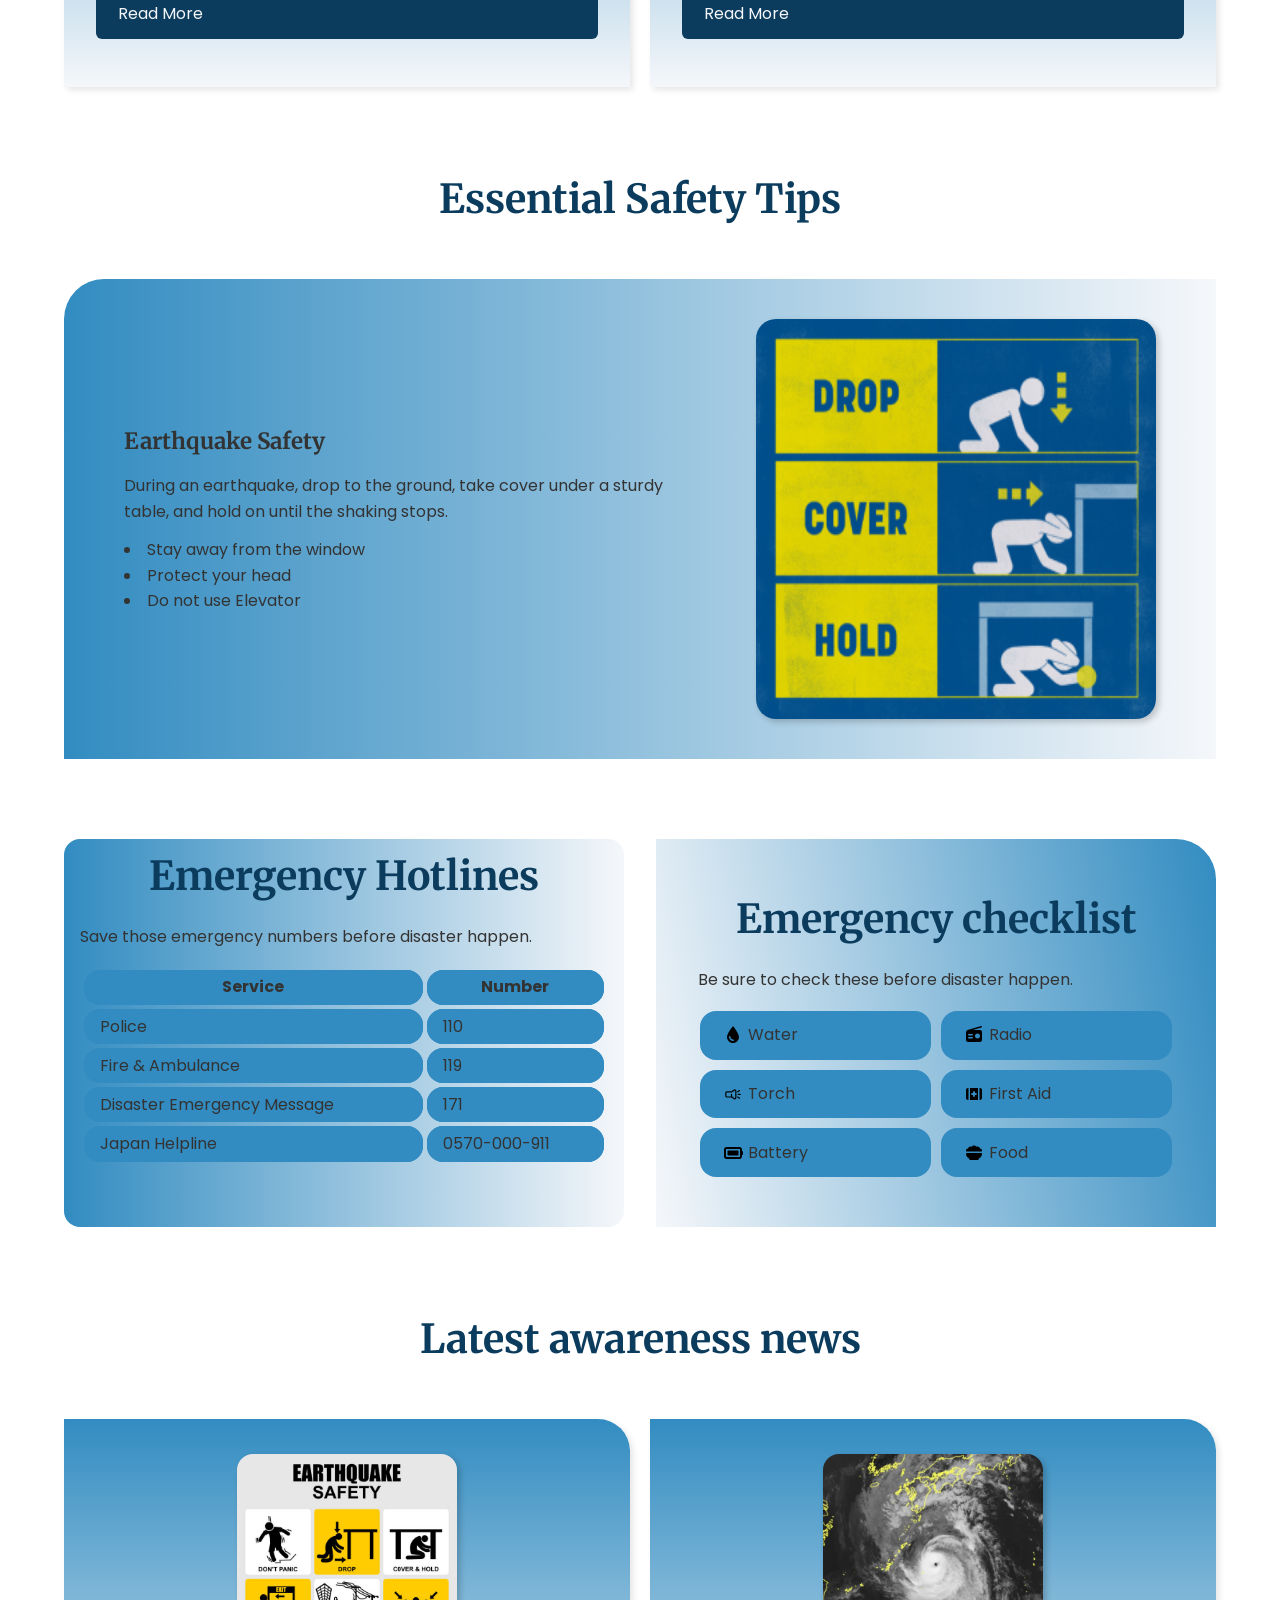
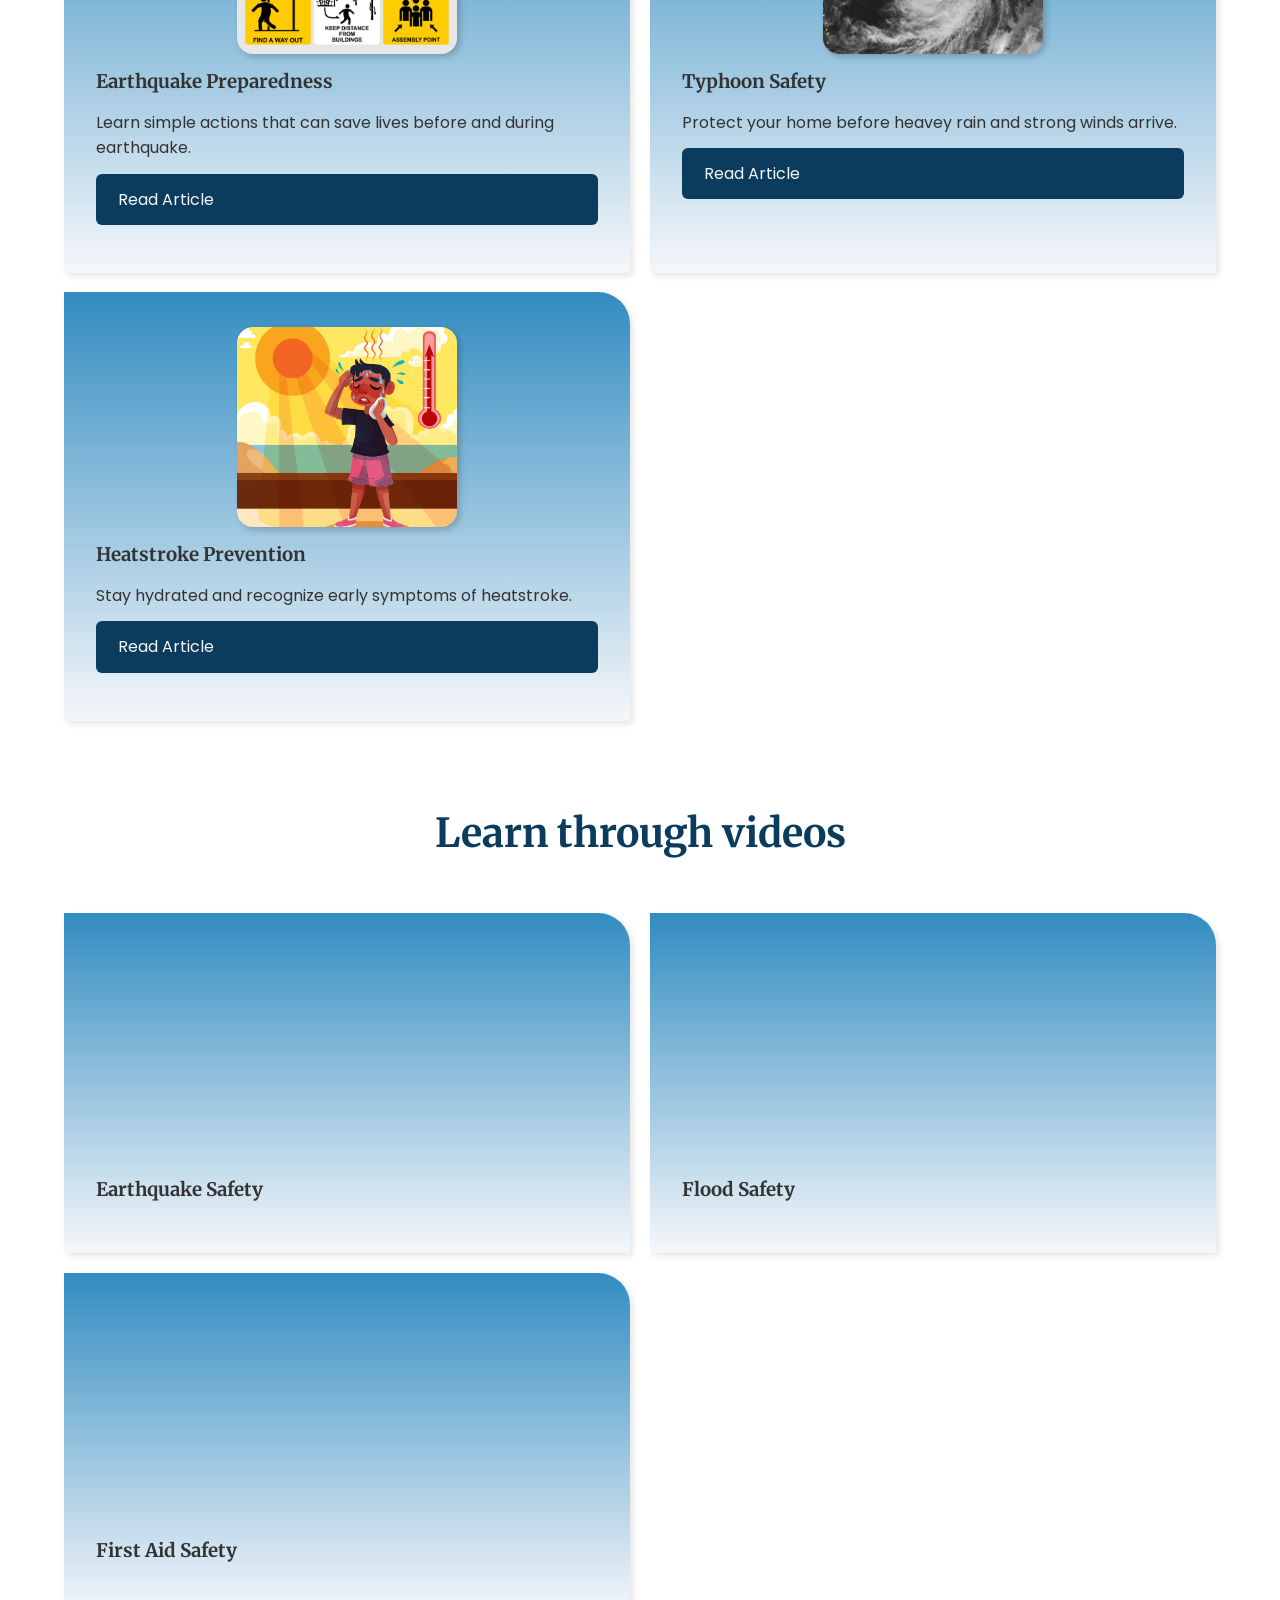
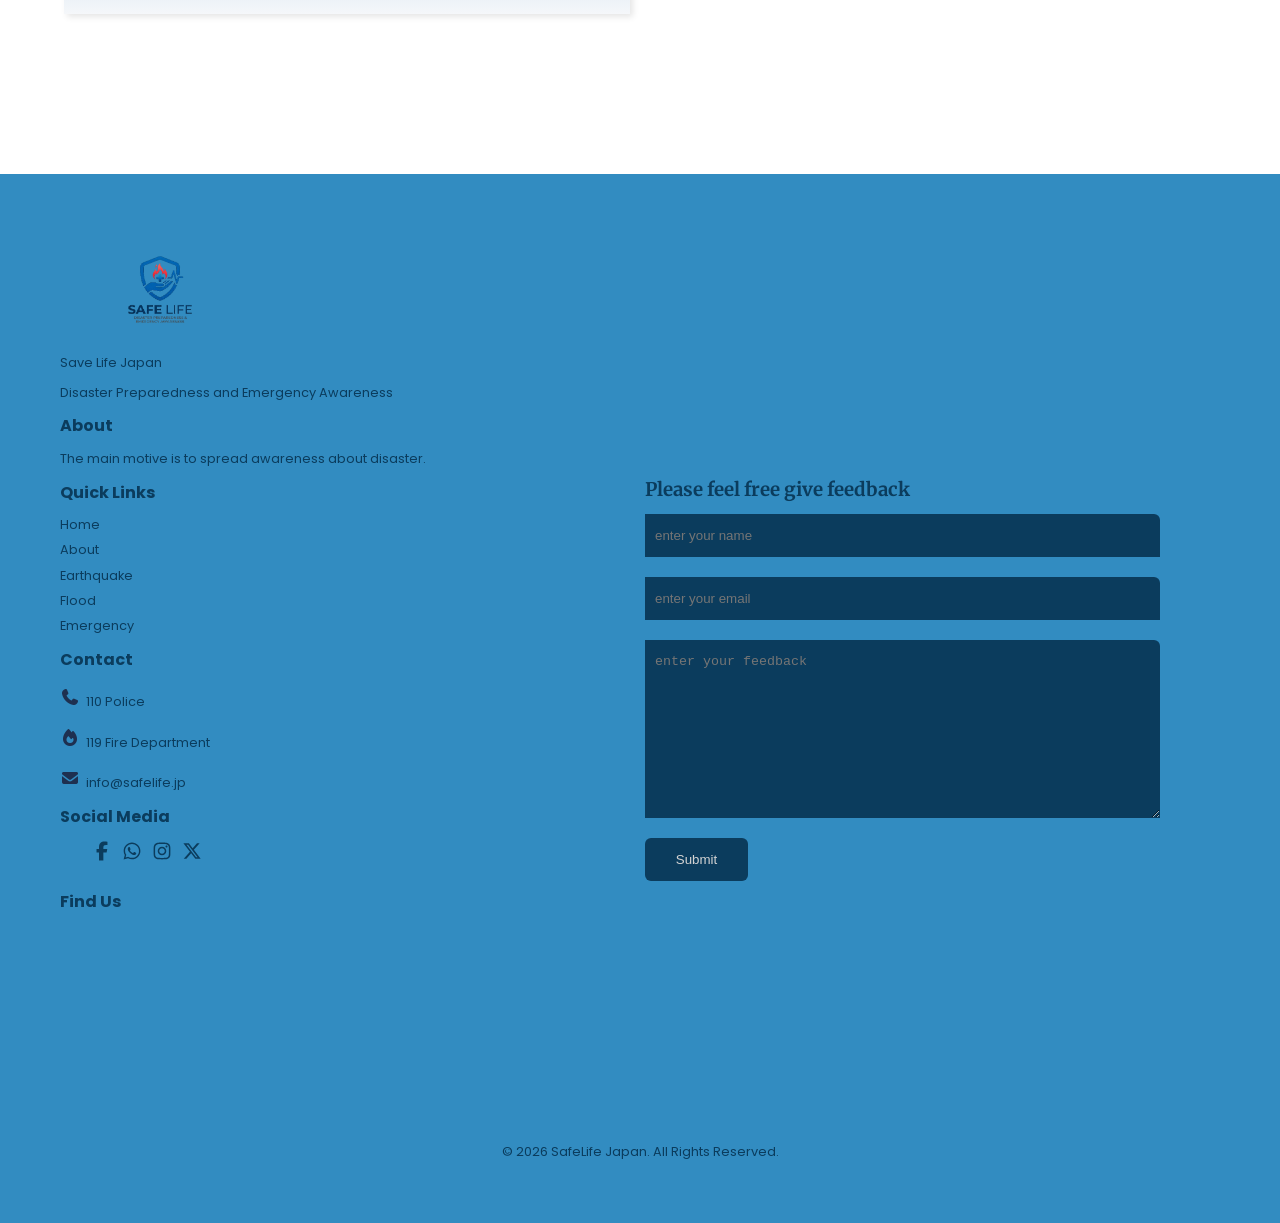
==== commit d86e84a9: "final change" ====
--- a/index.html
+++ b/index.html
@@ -19,7 +19,7 @@
   <header>
     <div class="container">
 
-      <img src="images/logo.png" alt="logo" width="120px">
+      <img src="images/logo.png" alt="logo">
 
       <nav class="nav-title">
         <ul>
@@ -34,7 +34,7 @@
 
       </nav>
 
-      <div class="hamburger-menu">dfd</div>
+      <!-- <div class="hamburger-menu">dfd</div> -->
     </div>
   </header>
 
@@ -319,17 +319,16 @@
               <div class="x-icon"></div>
             </div>
           </div>
-        </div>
-
-
-
-        <div>
-          <h4>Find Us</h4>
-          <iframe
-            src="https://www.google.com/maps/embed?pb=!1m18!1m12!1m3!1d52269.86468999608!2d135.7117235087569!3d35.03506845172828!2m3!1f0!2f0!3f0!3m2!1i1024!2i768!4f13.1!3m3!1m2!1s0x6001085a40096db1%3A0x8c895182522ac6d1!2sThe%20Kyoto%20College%20of%20Graduate%20Studies%20for%20Informatics!5e0!3m2!1sen!2sjp!4v1784550035800!5m2!1sen!2sjp"
-            width="220" height="200" style="border:0;" allowfullscreen="" loading="lazy"
-            referrerpolicy="strict-origin-when-cross-origin"></iframe>
-        </div>
+
+
+
+          <div>
+            <h4>Find Us</h4>
+            <iframe
+              src="https://www.google.com/maps/embed?pb=!1m18!1m12!1m3!1d52269.86468999608!2d135.7117235087569!3d35.03506845172828!2m3!1f0!2f0!3f0!3m2!1i1024!2i768!4f13.1!3m3!1m2!1s0x6001085a40096db1%3A0x8c895182522ac6d1!2sThe%20Kyoto%20College%20of%20Graduate%20Studies%20for%20Informatics!5e0!3m2!1sen!2sjp!4v1784550035800!5m2!1sen!2sjp"
+              width="220" height="200" style="border:0;" allowfullscreen="" loading="lazy"
+              referrerpolicy="strict-origin-when-cross-origin"></iframe>
+          </div>
       </article>
 
       <article class="feedback">
--- a/styles/style.css
+++ b/styles/style.css
@@ -23,6 +23,7 @@
   line-height: 1.6;
 }
 
+/* header semantic tag */
 header {
   padding: 1rem 0;
   position: fixed;
@@ -32,20 +33,21 @@
   z-index: 1000;
 }
 
+/* used meeriweather font family for headings 1, 2, 3 */
 h1,
 h2,
 h3 {
   font-family: Merriweather, Poppins, 'Segoe UI', Tahoma, Geneva, Verdana, sans-serif;
 }
 
-/* div named container */
+/* div contains header content */
 .container {
-  /* border: 2px solid red; */
   width: 90%;
   margin: 0 auto;
   max-width: 1200px;
 }
 
+/* menu for mobile view */
 header .container .hamburger-menu {
   width: 30px;
   height: 30px;
@@ -53,10 +55,9 @@
   opacity: 0;
 }
 
-/* div inside header */
+/* div inside header contains header content */
 header .container {
   background-color: rgb(245, 247, 250, 0.3);
-  /* background-color: rgba(99, 99, 199, 0.3); */
   backdrop-filter: blur(10px);
   padding: 0.7rem 0;
   border-radius: 3rem;
@@ -65,11 +66,18 @@
   justify-content: space-between;
 }
 
+/* logo */
+header .container img {
+  width: 120px;
+}
+
+/* header unordered list */
 header ul {
   list-style-type: none;
   display: flex;
 }
 
+/* header links */
 header ul a {
   text-decoration: none;
   margin-right: 30px;
@@ -78,10 +86,12 @@
   transition: color 0.2s ease-in;
 }
 
+/* hover effect to links */
 header ul a:hover {
   color: var(--fire);
 }
 
+/* hero section */
 main .hero {
   width: 90%;
   max-width: 1200px;
@@ -96,28 +106,32 @@
   margin-top: 160px;
 }
 
+/* hero section content */
 main .hero-content {
-  /* border: 2px solid red; */
   display: flex;
   flex-direction: column;
   gap: 10px;
 }
 
+/* hero section first letter of heading */
 main .hero-letter {
   font-size: 2.8rem;
   color: var(--fire);
 }
 
+/* hero section paragraph */
 .hero-content p {
   font-size: 1.1rem;
 }
 
+/* images used in main section */
 main img {
   border-radius: 20px;
   box-shadow: 3px 3px 6px rgba(0, 0, 0, 0.2);
   width: 400px;
 }
 
+/* buttons in hero section */
 main .hero-buttons {
   margin-top: 40px;
   display: flex;
@@ -134,6 +148,7 @@
   transition: all 0.3s ease-in;
 }
 
+/* hover effect of primary button */
 main .btn:hover {
   background-color: var(--secondary-color);
   color: var(--text-color);
@@ -149,22 +164,24 @@
   transition: all 0.3s ease-in;
 }
 
+/* hover effect of secondary button */
 main .btn-secondary:hover {
   background-color: var(--primary-color);
   color: var(--base-color);
 }
 
+/* categories, tips, hotline & checklist, news and youtube video sections of main */
 main .categories,
 main .tips,
 main .hotline-checklist,
 main .news,
 main .videos {
-  /* border: 2px solid red; */
   width: 90%;
   margin: 80px auto;
   max-width: 1200px;
 }
 
+/* heading 2 of main */
 main h2 {
   text-align: center;
   margin-bottom: 3rem;
@@ -172,6 +189,7 @@
   color: var(--primary-color);
 }
 
+/* grid style of category, news and youtube video */
 main .category-grid,
 main .news-grid,
 main .video-grid {
@@ -181,15 +199,16 @@
   gap: 1.2rem;
 }
 
+/* change of style of news and youtube video grid */
 main .news-grid,
 main .video-grid {
   grid-template-columns: repeat(3, 1fr);
 }
 
+/* category, news & youtube video card */
 .card,
 .news-card,
 .video-card {
-  /* border: 2px solid orange; */
   padding: 2.2rem 2rem 3rem 2rem;
   border-top-right-radius: 2rem;
   display: flex;
@@ -201,15 +220,18 @@
   box-shadow: 3px 3px 6px rgba(0, 0, 0, 0.1);
 }
 
+/* youtube videos */
 main .video-card iframe {
   border-radius: 8px;
 }
 
+/* hover effect on category and news card */
 .card:hover,
 .news-card:hover {
   transform: translateY(-8px);
 }
 
+/* image container div in category and news cards */
 .card .img-container,
 .news-card .img-container {
   width: 220px;
@@ -224,37 +246,38 @@
   margin: 0 auto;
 }
 
+/* image container of second card element */
 .card:nth-child(2) .img-container {
   background-image: url("/images/flood.jpg");
 }
 
+/* image container of third card element */
 .card:nth-child(3) .img-container {
   background-image: url("/images/fire.jpg");
 }
 
+/* image container of fourth card element */
 .card:nth-child(4) .img-container {
   background-image: url("/images/first_aid.jpg");
 }
 
+/* card links */
 .card a {
   text-decoration: none;
 }
 
+/* card image */
 .card img {
   width: 300px;
 }
 
+/* card and tips heading */
 .card h3,
 .tips h3 {
   font-size: 1.4rem;
 }
 
-/* main .tips {
-  width: 90%;
-  margin: 0 auto;
-  max-width: 1200px;
-} */
-
+/* tip container of tips section */
 .tips .tip {
   margin-top: 3rem;
   border-top-right-radius: 0;
@@ -265,33 +288,38 @@
   width: 100%;
 }
 
+/* tips content */
 .tips .tip-content {
   display: flex;
   flex-direction: column;
   gap: 0.8rem;
 }
 
+/* unorder list of tip content */
 .tip-content ul {
   list-style-position: inside;
 }
 
+/* tips section image */
 .tips img {
   height: 400px;
 }
 
+/* hotline and checklist section */
 .hotline-checklist {
   display: grid;
   grid-template-columns: repeat(2, 1fr);
   gap: 2rem;
 }
 
+/* heading 2 of hotline and checklist section */
 .hotline-checklist h2 {
   margin-bottom: 0;
 }
 
+/* emer-hotline & .emer-kit cards in hotline-checklist contaier */
 .hotline-checklist .emer-hotline,
 .hotline-checklist .emer-kit {
-  /* border: 2px solid red; */
   padding: 3rem 2.6rem;
   background-image: linear-gradient(90deg, var(--secondary-color), var(--base-color));
   border-top-left-radius: 40px;
@@ -301,31 +329,31 @@
 }
 
 .hotline-checklist .emer-hotline table {
-  /* border-collapse: collapse; */
   border-spacing: 0.3rem;
 }
 
-.hotline-checlist .emer-hotline,
+.hotline-checklist .emer-hotline,
 th,
 tr,
 td {
-  /* border: 1px solid; */
   background-color: var(--secondary-color);
   border-radius: 1rem;
   padding: 0.3rem 1rem;
   cursor: pointer;
 }
 
+/* table rows of table in hotline card */
 .hotline-checklist .emer-hotline tbody tr {
   transition: all 0.3s ease-in;
 }
 
+/* hover effect on each row of table */
 .hotline-checklist .emer-hotline tbody tr:hover {
   color: var(--base-color);
 }
 
+/* emergecny kit card od hotline-checklist section */
 .hotline-checklist .emer-kit {
-  /* border: 2px solid green; */
   background-image: linear-gradient(260deg, var(--secondary-color), var(--base-color));
   border-top-left-radius: 0;
   border-top-right-radius: 40px;
@@ -337,6 +365,7 @@
   gap: 10px;
 }
 
+/* svg image icon */
 .water-icon,
 .radio-icon,
 .torch-icon,
@@ -348,6 +377,7 @@
   padding-left: 30px;
 }
 
+/* using before psuedocode for inserting icon */
 .water-icon::before,
 .radio-icon::before,
 .torch-icon::before,
@@ -366,26 +396,32 @@
   background-repeat: no-repeat;
 }
 
+/* radio icon */
 .radio-icon::before {
   background-image: url("/icons/radio-solid-full.svg");
 }
 
+/* torch icon */
 .torch-icon::before {
   background-image: url("/icons/torch-svgrepo-com.svg");
 }
 
+/* first aid icon */
 .aid-icon::before {
   background-image: url("/icons/kit-medical-solid-full.svg");
 }
 
+/* battery icon */
 .battery-icon::before {
   background-image: url("/icons/battery-full-solid-full.svg");
 }
 
+/* food icon */
 .food-icon::before {
   background-image: url("/icons/bowl-food-solid-full.svg");
 }
 
+/* for phone, fire-brigade and mail icon */
 .phone-icon::before,
 .fire-brigade-icon::before,
 .mail-icon::before {
@@ -393,6 +429,7 @@
   height: 1rem;
 }
 
+/* social media icons */
 .facebook-icon,
 .whatsapp-icon,
 .insta-icon,
@@ -402,6 +439,7 @@
   cursor: pointer;
 }
 
+/* links */
 .social-links .links {
   margin-top: 10px;
   margin-bottom: 40px;
@@ -468,8 +506,8 @@
   background-image: url("/images/heatstroke-article.avif");
 }
 
+/* footer section */
 footer {
-  /* border: 2px solid red; */
   background-color: var(--secondary-color);
   color: var(--primary-color);
   padding: 60px;
@@ -483,14 +521,12 @@
 }
 
 footer .footer-links {
-  /* border: 1px solid yellow; */
   display: flex;
   flex-direction: column;
   gap: 10px;
 }
 
 footer .footer-links>div:nth-child(4) h4 {
-  /* border: 1px solid red; */
   margin-bottom: 20px;
 }
 
@@ -500,7 +536,6 @@
 }
 
 footer .logo-container {
-  /* border: 2px solid orange; */
   display: flex;
   justify-content: flex-start;
   align-items: center;
@@ -519,19 +554,13 @@
   margin-top: 20px;
 }
 
-.quick-links {
-  /* border: 2px solid red; */
-}
-
 footer .links-contact {
-  /* border: 2px solid red; */
   display: flex;
   justify-content: space-between;
 }
 
 .quick-links .links {
   margin-top: 10px;
-  /* border: 2px solid orange; */
   display: flex;
   flex-direction: column;
   gap: 0.3rem;
@@ -544,7 +573,6 @@
 }
 
 .contact .numbers {
-  /* border: 2px solid red; */
   display: grid;
   grid-template-columns: 16px 1fr;
   gap: 10px;
@@ -558,7 +586,6 @@
 }
 
 footer .feedback {
-  /* border: 1px solid green; */
   padding: 60px;
   display: flex;
   flex-direction: column;
@@ -601,11 +628,8 @@
   box-shadow: none;
 }
 
+
 @media screen and (min-width: 1024px) and (max-width: 1280px) {
-  .container {
-    border: 2px solid red;
-  }
-
   main .hero {
     gap: 60px;
     padding: 40px 60px;
@@ -621,7 +645,6 @@
   }
 
   footer .links-contact {
-    /* border: 2px solid red; */
     display: flex;
     flex-direction: column;
     justify-content: space-between;
@@ -629,7 +652,6 @@
   }
 
   footer .logo-container {
-    /* border: 2px solid orange; */
     display: flex;
     flex-direction: column;
     justify-content: flex-start;
@@ -718,20 +740,9 @@
 
 }
 
-@media screen and (max-width: 599px) {
-  .container {
-    opacity: 1;
-  }
-
+@media screen and (max-width: 599px) and (min-width: 426) {
   .container nav {
     opacity: 0;
-  }
-
-  .container .hamburger-menu {
-    background-color: red;
-    width: 20px;
-    height: 20px;
-    background-image: url("/icons/battery-full-solid-full.svg");
   }
 
   main .hero {
@@ -819,4 +830,152 @@
     align-items: center;
     width: 80%;
   }
+}
+
+@media screen and (max-width: 426px) {
+  .container {
+    /* border: 2px solid red; */
+    width: 90%;
+    margin: 0 auto;
+    max-width: 1200px;
+  }
+
+  header {
+    padding: 0.6rem 0;
+    position: fixed;
+    top: 0;
+    left: 0;
+    right: 0;
+    z-index: 1000;
+  }
+
+  /* logo */
+  header .container img {
+    width: 60px;
+  }
+
+  .container nav {
+    opacity: 0;
+  }
+
+  main .hero {
+    display: flex;
+    flex-direction: column;
+    gap: 30px;
+  }
+
+  main img {
+    width: 200px;
+  }
+
+  main .hero-content {
+    display: flex;
+    flex-direction: column;
+    gap: 4px;
+  }
+
+  main .hero-letter {
+    font-size: 1.8rem;
+    color: var(--fire);
+  }
+
+  main h2 {
+    text-align: center;
+    margin-bottom: 2rem;
+    font-size: 1.5rem;
+    color: var(--primary-color);
+  }
+
+  .hero-content p {
+    font-size: 0.6rem;
+  }
+
+  main .btn,
+  main .btn-secondary {
+    font-size: 0.6rem;
+  }
+
+  main .categories,
+  main .tips,
+  main .hotline-checklist,
+  main .news,
+  main .videos {
+    margin: 30px auto;
+  }
+
+  main .category-grid,
+  main .news-grid,
+  main .video-grid {
+    display: grid;
+    grid-template-columns: repeat(1, 1fr);
+  }
+
+  .tips .tip {
+    margin-top: 1rem;
+    border-top-right-radius: 0;
+    border-top-left-radius: 30px;
+    display: flex;
+    flex-direction: column;
+    background-image: linear-gradient(180deg, var(--secondary-color), var(--base-color));
+  }
+
+  .hotline-checklist {
+    display: grid;
+    grid-template-columns: repeat(1, 1fr);
+    gap: 2rem;
+  }
+
+  .hotline-checklist .emer-hotline,
+  .hotline-checklist .emer-kit {
+    padding: 1rem 0.6rem;
+    gap: 0.6rem;
+  }
+
+  main .video-grid {
+    display: grid;
+    justify-content: center;
+    align-items: center;
+    grid-template-columns: repeat(1, 1fr);
+  }
+
+  .video-card {
+    align-items: center;
+  }
+
+  footer .footer-container {
+    grid-template-columns: repeat(1, 1fr);
+  }
+
+  footer .links-contact {
+    display: flex;
+    flex-direction: column;
+    justify-content: space-between;
+    gap: 10px;
+  }
+
+  footer .logo-container {
+    display: flex;
+    flex-direction: column;
+    justify-content: flex-start;
+    align-items: flex-start;
+  }
+
+  footer .feedback {
+    padding: 0;
+    display: flex;
+    flex-direction: column;
+    justify-content: center;
+    align-items: center;
+    width: 80%;
+  }
+
+  footer .feedback form {
+    display: flex;
+    align-items: center;
+  }
+
+  footer input,
+  footer textarea {
+    width: 80%;
+  }
 }
